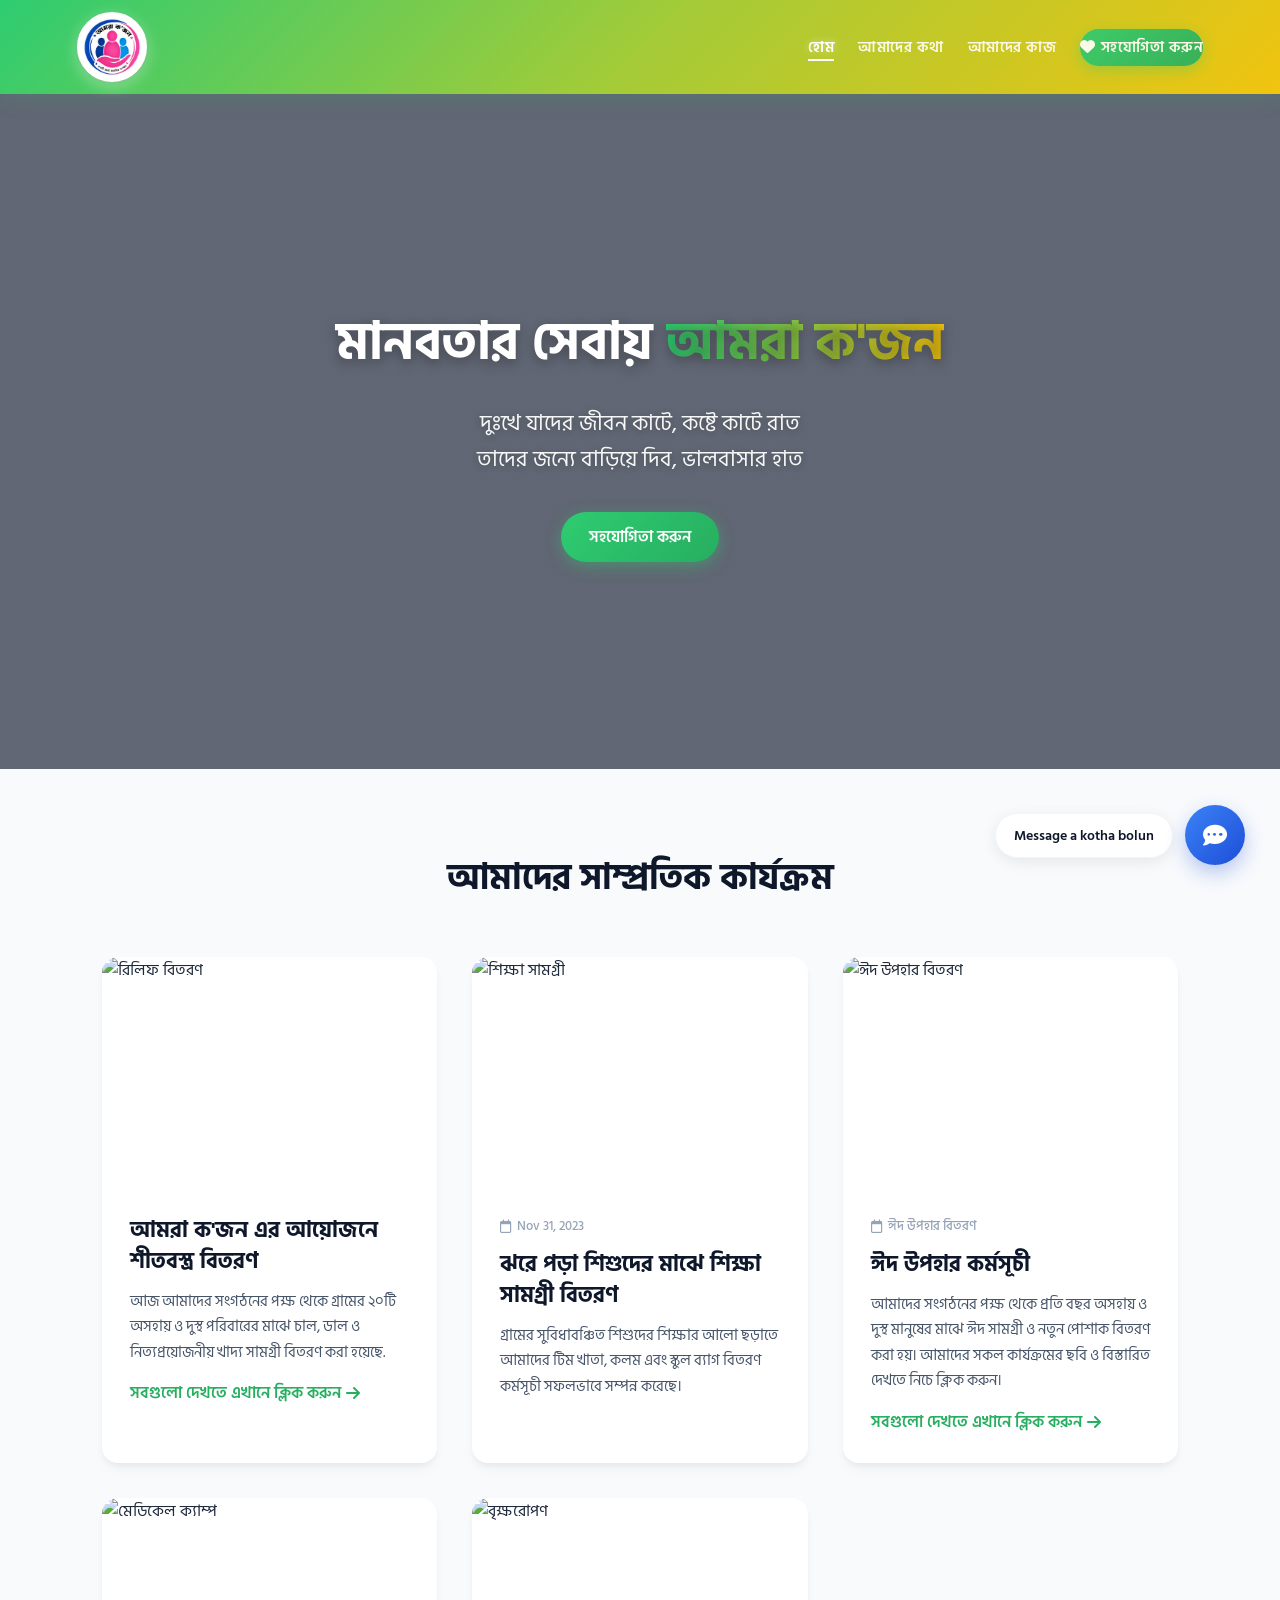
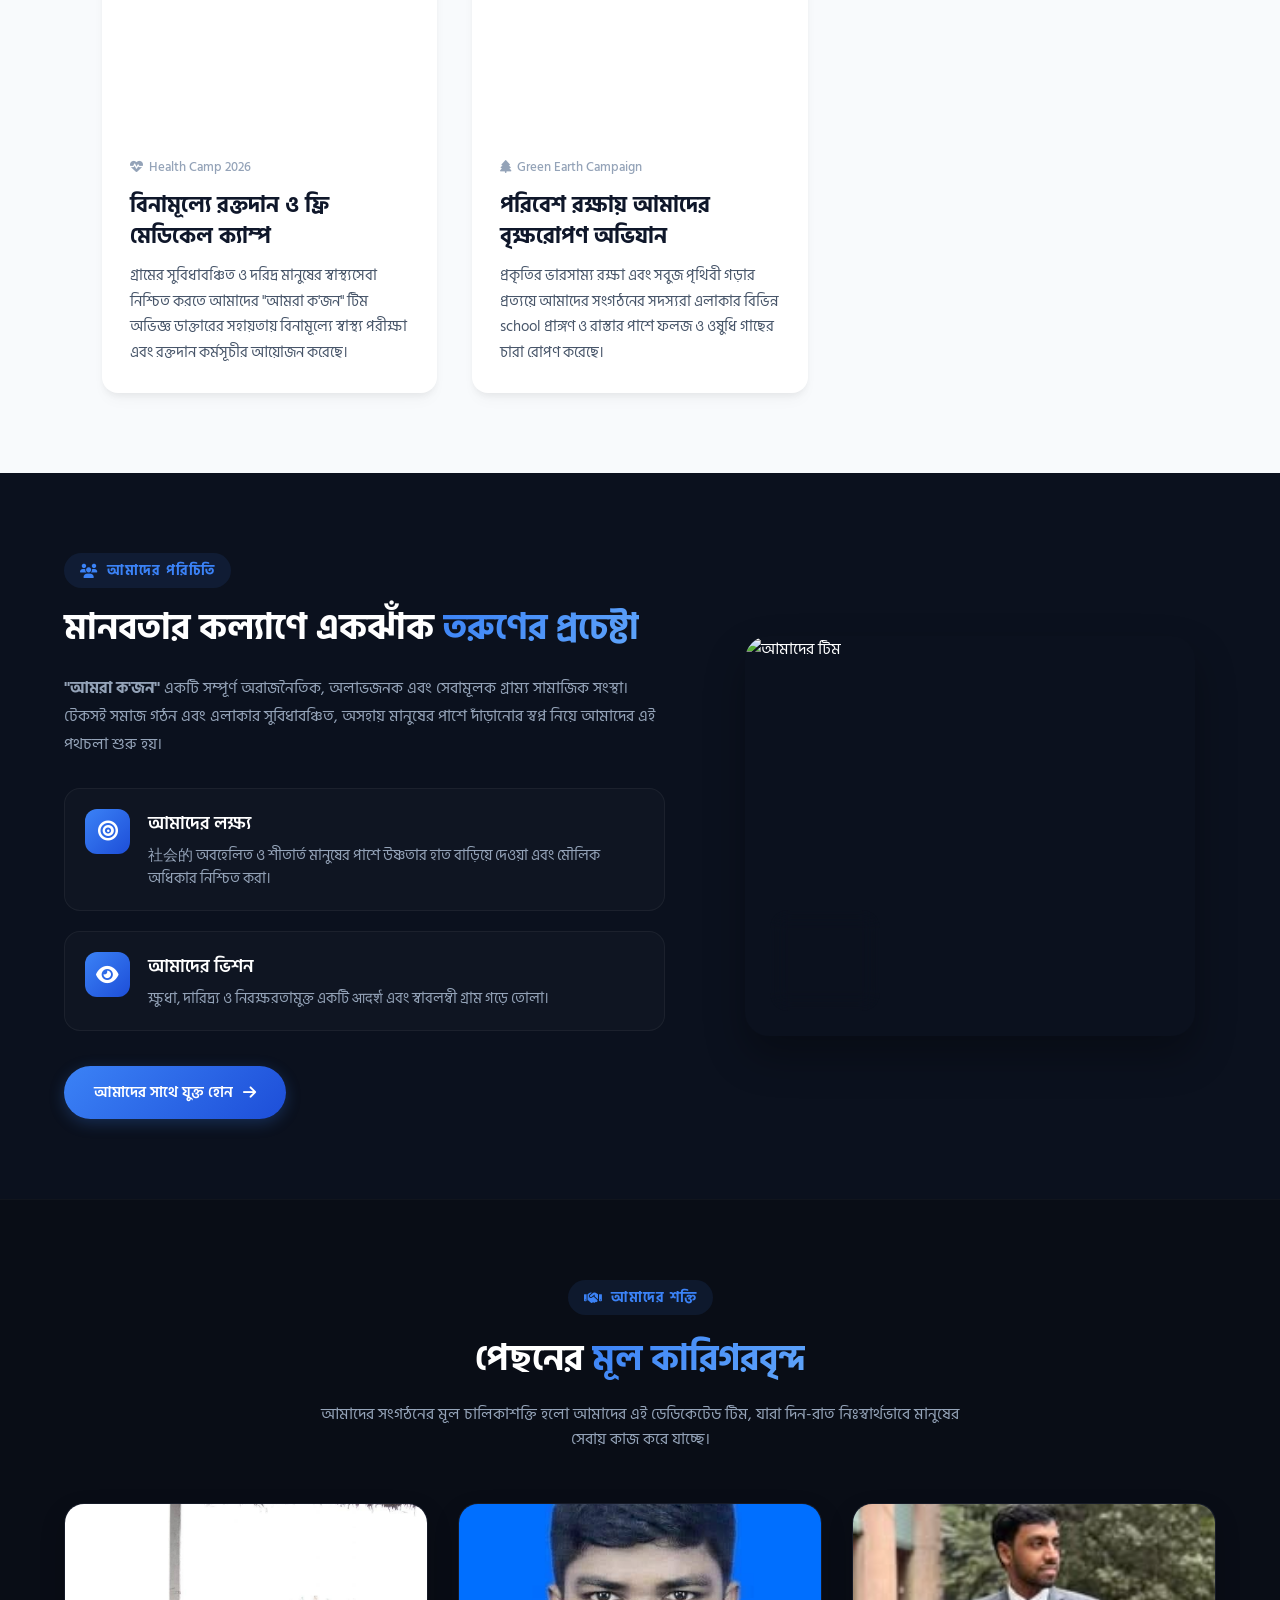
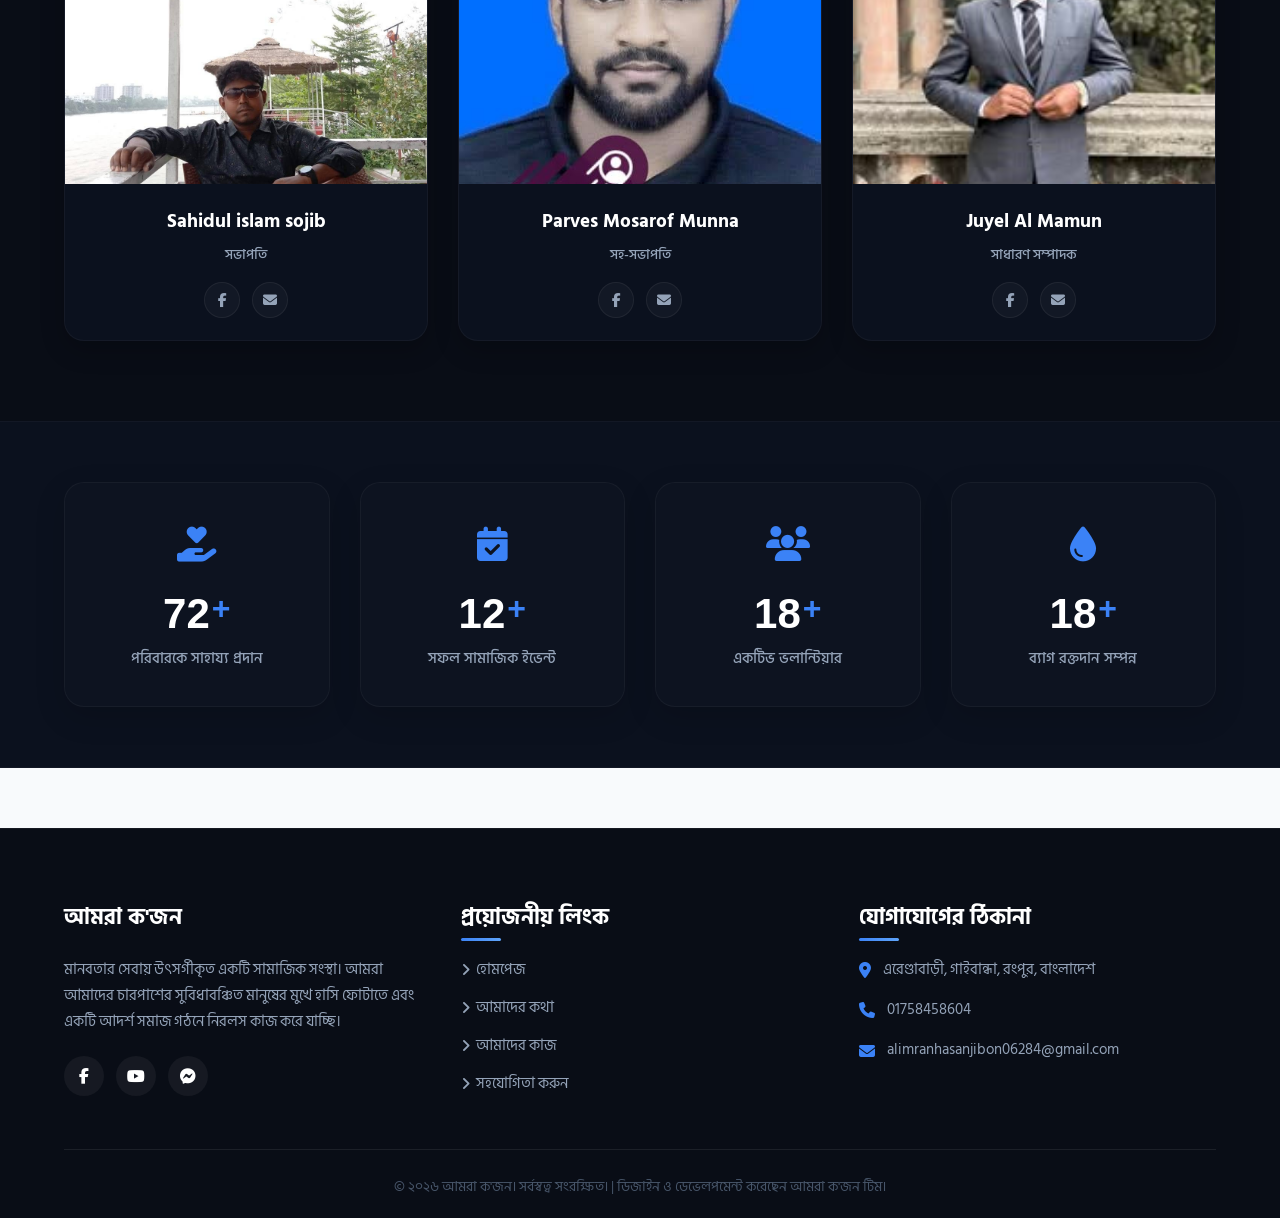
==== index.html @ dded43fb "Add files via upload" ====
<!DOCTYPE html>
<html lang="bn">
<head>
    <meta charset="UTF-8">
    <meta name="viewport" content="width=device-width, initial-scale=1.0">
    <title>আমরা ক'জন - একটি গ্রাম্য সামাজিক সংস্থা</title>
    <link href="https://fonts.googleapis.com/css2?family=Hind+Siliguri:wght@400;600;700&display=swap" rel="stylesheet">
    <link rel="stylesheet" href="https://cdnjs.cloudflare.com/ajax/libs/font-awesome/6.4.0/css/all.min.css">
    <link rel="stylesheet" href="index.css">
</head>
<body>

    <!-- হেডার / ন্যাভবার সেকশন -->
    <header class="navbar">
        <div class="logo-area">
            <img src="logo.png" alt="আমরা ক'জন লোগো" class="site-logo">
        </div>
        <nav>
            <ul class="nav-links">
                <li><a href="#home" class="active">হোম</a></li>
                <li><a href="#about">আমাদের কথা</a></li>
                <li><a href="#activities">আমাদের কাজ</a></li>
                <li>
                    <a href="javascript:void(0);" onclick="openDonationModal()" class="donate-btn-nav">
                        <i class="fa-solid fa-heart"></i> সহযোগিতা করুন
                    </a>
                </li>
            </ul>
        </nav>
    </header>

    <!-- হিরো সেকশন -->
    <section id="home" class="hero-section">
        <div class="hero-content">
            <h1>মানবতার সেবায় <span class="highlight">আমরা ক'জন</span></h1>
            <p>দুঃখে যাদের জীবন কাটে, কষ্টে কাটে রাত<br>তাদের জন্যে বাড়িয়ে দিব, ভালবাসার হাত</p>
            <a href="javascript:void(0);" onclick="openDonationModal()" class="donate-btn-nav">সহযোগিতা করুন</a>
        </div>
    </section>

    <!-- কার্যক্রম সেকশন -->
    <section id="activities" class="activities-section">
        <h2>আমাদের সাম্প্রতিক কার্যক্রম</h2>
        <p class="section-subtitle"></p>

        <div class="post-container">
            <!-- পোস্ট ১ -->
            <div class="post-card">
                <div class="post-img">
                    <img src="https://images.unsplash.com/photo-1488521787991-ed7bbaae773c?q=80&w=600" alt="রিলিফ বিতরণ">
                </div>
                <div class="post-info">
                    <h3>আমরা ক'জন এর আয়োজনে শীতবস্ত্র বিতরণ</h3>
                    <p>আজ আমাদের সংগঠনের পক্ষ থেকে গ্রামের ২০টি অসহায় ও দুস্থ পরিবারের মাঝে চাল, ডাল ও নিত্যপ্রয়োজনীয় খাদ্য সামগ্রী বিতরণ করা হয়েছে.</p>
                    <a href="winter-clothes.html" class="view-more-btn">সবগুলো দেখতে এখানে ক্লিক করুন <i class="fa-solid fa-arrow-right"></i></a>
                </div>
            </div>

            <!-- পোস্ট ২ -->
            <div class="post-card">
                <div class="post-img">
                    <img src="https://images.unsplash.com/photo-1509062522246-3755977927d7?q=80&w=600" alt="শিক্ষা সামগ্রী">
                </div>
                <div class="post-info">
                    <span class="post-date"><i class="fa-regular fa-calendar"></i> Nov 31, 2023</span>
                    <h3>ঝরে পড়া শিশুদের মাঝে শিক্ষা সামগ্রী বিতরণ</h3>
                    <p>গ্রামের সুবিধাবঞ্চিত শিশুদের শিক্ষার আলো ছড়াতে আমাদের টিম খাতা, কলম এবং স্কুল ব্যাগ বিতরণ কর্মসূচী সফলভাবে সম্পন্ন করেছে।</p>
                </div>
            </div>

            <!-- পোস্ট ৩ -->
            <div class="post-card eid-card">
                <div class="post-img">
                    <img src="https://images.unsplash.com/photo-1564507592333-c60657eea523?q=80&w=600" alt="ঈদ উপহার বিতরণ">
                </div>
                <div class="post-info">
                    <span class="post-date"><i class="fa-regular fa-calendar"></i> ঈদ উপহার বিতরণ </span>
                    <h3>ঈদ উপহার কর্মসূচী</h3>
                    <p>আমাদের সংগঠনের পক্ষ থেকে প্রতি বছর অসহায় ও দুস্থ মানুষের মাঝে ঈদ সামগ্রী ও নতুন পোশাক বিতরণ করা হয়। আমাদের সকল কার্যক্রমের ছবি ও বিস্তারিত দেখতে নিচে ক্লিক করুন।</p>
                    <a href="eid-upohar.html" class="view-more-btn">সবগুলো দেখতে এখানে ক্লিক করুন <i class="fa-solid fa-arrow-right"></i></a>
                </div>
            </div>

            <!-- পোস্ট ৪ -->
            <div class="post-card medical-card">
                <div class="post-img">
                    <img src="https://images.unsplash.com/photo-1584515979956-d9f6e5d09982?q=80&w=600" alt="মেডিকেল ক্যাম্প">
                </div>
                <div class="post-info">
                    <span class="post-date"><i class="fa-solid fa-heart-pulse"></i> Health Camp 2026</span>
                    <h3>বিনামূল্যে রক্তদান ও ফ্রি মেডিকেল ক্যাম্প</h3>
                    <p>গ্রামের সুবিধাবঞ্চিত ও দরিদ্র মানুষের স্বাস্থ্যসেবা নিশ্চিত করতে আমাদের "আমরা ক'জন" টিম অভিজ্ঞ ডাক্তারের সহায়তায় বিনামূল্যে স্বাস্থ্য পরীক্ষা এবং রক্তদান কর্মসূচীর আয়োজন করেছে।</p>
                </div>
            </div>

            <!-- পোস্ট ৫ -->
            <div class="post-card green-card">
                <div class="post-img">
                    <img src="https://images.unsplash.com/photo-1542601906990-b4d3fb778b09?q=80&w=600" alt="বৃক্ষরোপণ">
                </div>
                <div class="post-info">
                    <span class="post-date"><i class="fa-solid fa-tree"></i> Green Earth Campaign</span>
                    <h3>পরিবেশ রক্ষায় আমাদের বৃক্ষরোপণ অভিযান</h3>
                    <p>প্রকৃতির ভারসাম্য রক্ষা এবং সবুজ পৃথিবী গড়ার প্রত্যয়ে আমাদের সংগঠনের সদস্যরা এলাকার বিভিন্ন school প্রাঙ্গণ ও রাস্তার পাশে ফলজ ও ওষুধি গাছের চারা রোপণ করেছে।</p>
                </div>
            </div>
        </div>
    </section>

    <!-- ফ্লোটিং চ্যাট বাটন -->
    <div class="floating-chat">
        <span class="chat-text">Message a kotha bolun</span>
        <a href="#contact" class="chat-icon-btn">
            <i class="fa-solid fa-comment-dots"></i>
        </a>
    </div>

    <!-- আমাদের কথা (About Us) সেকশন -->
    <section id="about" class="about-section">
        <div class="about-container">
            <div class="about-content">
                <span class="sub-title"><i class="fa-solid fa-users"></i> আমাদের পরিচিতি</span>
                <h2>মানবতার কল্যাণে একঝাঁক <span class="highlight">তরুণের প্রচেষ্টা</span></h2>
                <p><strong>"আমরা ক'জন"</strong> একটি সম্পূর্ণ অরাজনৈতিক, অলাভজনক এবং সেবামূলক গ্রাম্য সামাজিক সংস্থা। টেকসই সমাজ গঠন এবং এলাকার সুবিধাবঞ্চিত, অসহায় মানুষের পাশে দাঁড়ানোর স্বপ্ন নিয়ে আমাদের এই পথচলা শুরু হয়।</p>
                
                <div class="about-features">
                    <div class="feature-item">
                        <div class="feature-icon"><i class="fa-solid fa-bullseye"></i></div>
                        <div class="feature-text">
                            <h4>আমাদের লক্ষ্য</h4>
                            <p>社会的 অবহেলিত ও শীতার্ত মানুষের পাশে উষ্ণতার হাত বাড়িয়ে দেওয়া এবং মৌলিক অধিকার নিশ্চিত করা।</p>
                        </div>
                    </div>
                    <div class="feature-item">
                        <div class="feature-icon"><i class="fa-solid fa-eye"></i></div>
                        <div class="feature-text">
                            <h4>আমাদের ভিশন</h4>
                            <p>ক্ষুধা, দারিদ্র্য ও নিরক্ষরতামুক্ত একটি आदर्श এবং স্বাবলম্বী গ্রাম গড়ে তোলা।</p>
                        </div>
                    </div>
                </div>
                <a href="#contact" class="about-btn">আমাদের সাথে যুক্ত হোন <i class="fa-solid fa-arrow-right"></i></a>
            </div>

            <div class="about-image-area">
                <div class="image-wrapper">
                    <img src="https://images.unsplash.com/photo-1511632765486-a01980e01a18?q=80&w=600" alt="আমাদের টিম">
                    <div class="experience-badge">
                        <h3>8+</h3>
                        <p>বছরের সেবা</p>
                    </div>
                </div>
            </div>
        </div>
    </section>

    <!-- আমাদের টিম (Our Team) সেকশন -->
    <section id="team" class="team-section">
        <div class="team-container">
            <div class="team-header">
                <span class="team-sub-title"><i class="fa-solid fa-handshake"></i> আমাদের শক্তি</span>
                <h2>পেছনের <span class="team-highlight">মূল কারিগরবৃন্দ</span></h2>
                <p>আমাদের সংগঠনের মূল চালিকাশক্তি হলো আমাদের এই ডেডিকেটেড টিম, যারা দিন-রাত নিঃস্বার্থভাবে মানুষের সেবায় কাজ করে যাচ্ছে।</p>
            </div>

            <div class="team-grid">
                <!-- মেম্বার ১ -->
                <div class="member-card">
                    <div class="member-img-box">
                        <img src="raja vai.jpg" alt="Sahidul islam sojib">
                    </div>
                    <div class="member-info">
                        <h3>Sahidul islam sojib</h3>
                        <p class="designation">সভাপতি</p>
                        <div class="member-social">
                            <a href="https://www.facebook.com/mdsahidul.islam.756" target="_blank"><i class="fa-brands fa-facebook-f"></i></a>
                            <a href="#" target="_blank"><i class="fa-solid fa-envelope"></i></a>
                        </div>
                    </div>
                </div>

                <!-- মেম্বার ২ -->
                <div class="member-card">
                    <div class="member-img-box">
                        <img src="munna.jpg" alt="সদস্য ২">
                    </div>
                    <div class="member-info">
                        <h3>Parves Mosarof Munna</h3>
                        <p class="designation">সহ-সভাপতি</p>
                        <div class="member-social">
                            <a href="https://www.facebook.com/mm.parves.mosarof.munna.munna" target="_blank"><i class="fa-brands fa-facebook-f"></i></a>
                            <a href="#" target="_blank"><i class="fa-solid fa-envelope"></i></a>
                        </div>
                    </div>
                </div>

                <!-- মেম্বার ৩ -->
                <div class="member-card">
                    <div class="member-img-box">
                        <img src="juyel.jpg" alt="সদস্য ৩">
                    </div>
                    <div class="member-info">
                        <h3>Juyel Al Mamun</h3>
                        <p class="designation">সাধারণ সম্পাদক</p>
                        <div class="member-social">
                            <a href="https://www.facebook.com/juyel.al.mamun.2024" target="_blank"><i class="fa-brands fa-facebook-f"></i></a>
                            <a href="#" target="_blank"><i class="fa-solid fa-envelope"></i></a>
                        </div>
                    </div>
                </div>
            </div>
        </div>
    </section>

    <!-- অ্যাচিভমেন্ট কাউন্টার সেকশন -->
    <section class="counter-section">
        <div class="counter-container">
            <div class="counter-box">
                <div class="counter-icon"><i class="fa-solid fa-hand-holding-heart"></i></div>
                <h2 class="counter-number" data-target="500">0</h2>
                <p class="counter-text">পরিবারকে সাহায্য প্রদান</p>
            </div>
            <div class="counter-box">
                <div class="counter-icon"><i class="fa-solid fa-calendar-check"></i></div>
                <h2 class="counter-number" data-target="12">0</h2>
                <p class="counter-text">সফল সামাজিক ইভেন্ট</p>
            </div>
            <div class="counter-box">
                <div class="counter-icon"><i class="fa-solid fa-users"></i></div>
                <h2 class="counter-number" data-target="50">0</h2>
                <p class="counter-text">একটিভ ভলান্টিয়ার</p>
            </div>
            <div class="counter-box">
                <div class="counter-icon"><i class="fa-solid fa-droplet"></i></div>
                <h2 class="counter-number" data-target="85">0</h2>
                <p class="counter-text">ব্যাগ রক্তদান সম্পন্ন</p>
            </div>
        </div>
    </section>

    <!-- ফুটার সেকশন -->
    <footer class="main-footer">
        <div class="footer-top">
            <div class="footer-box about-box">
                <h3>আমরা ক'জন</h3>
                <p>মানবতার সেবায় উৎসর্গীকৃত একটি সামাজিক সংস্থা। আমরা আমাদের চারপাশের সুবিধাবঞ্চিত মানুষের মুখে হাসি ফোটাতে এবং একটি আদর্শ সমাজ গঠনে নিরলস কাজ করে যাচ্ছি।</p>
                <div class="social-icons">
                    <a href="https://www.facebook.com/profile.php?id=100060384716586&sk=about" target="_blank" class="social-btn fb"><i class="fa-brands fa-facebook-f"></i></a>
                    <a href="https://www.facebook.com/profile.php?id=100060384716586&sk=about" target="_blank" class="social-btn yt"><i class="fa-brands fa-youtube"></i></a>
                    <a href="https://www.facebook.com/profile.php?id=100060384716586&sk=about" target="_blank" class="social-btn msg"><i class="fa-brands fa-facebook-messenger"></i></a>
                </div>
            </div>

            <div class="footer-box links-box">
                <h4>প্রয়োজনীয় লিংক</h4>
                <ul>
                    <li><a href="#home"><i class="fa-solid fa-angle-right"></i> হোমপেজ</a></li>
                    <li><a href="#about"><i class="fa-solid fa-angle-right"></i> আমাদের কথা</a></li>
                    <li><a href="#activities"><i class="fa-solid fa-angle-right"></i> আমাদের কাজ</a></li>
                    <li><a href="javascript:void(0);" onclick="openDonationModal()"><i class="fa-solid fa-angle-right"></i> সহযোগিতা করুন</a></li>
                </ul>
            </div>

            <div class="footer-box contact-box" id="contact">
                <h4>যোগাযোগের ঠিকানা</h4>
                <p><i class="fa-solid fa-location-dot"></i> এরেণ্ডাবাড়ী, গাইবান্ধা, রংপুর, বাংলাদেশ</p>
                <p><i class="fa-solid fa-phone"></i> 01758458604</p>
                <p><i class="fa-solid fa-envelope"></i> alimranhasanjibon06284@gmail.com</p>
            </div>
        </div>

        <div class="footer-bottom">
            <p>© ২০২৬ আমরা ক'জন। সর্বস্বত্ব সংরক্ষিত। | ডিজাইন ও ডেভেলপমেন্ট করেছেন আমরা ক'জন টিম।</p>
        </div>
    </footer>

    <!-- ডোনেশন পপ-আপ মোডাল (Donation Modal) -->
    <div id="donationModal" class="modal-overlay">
        <div class="modal-box">
            <button class="close-modal-btn" onclick="closeDonationModal()">&times;</button>
            
            <div class="modal-header">
                <i class="fa-solid fa-heart-circle-check"></i>
                <h3>মানবতার কল্যাণে এগিয়ে আসুন</h3>
                <p>আপনার পাঠানো সামান্য অনুদান অসহায় মানুষের মুখে হাসি ফোটাতে পারে। নিচের যেকোনো নম্বরে আপনার সাহায্য পাঠাতে পারেন।</p>
            </div>

            <div class="payment-methods">
                <!-- বিকাশ অ্যাকাউন্ট কার্ড -->
                <div class="payment-card bkash">
                    <div class="payment-logo">
                        <span>বিকাশ (Personal)</span>
                    </div>
                    <div class="number-area">
                        <span class="phone-number" id="bkashNumber">01758458604</span> 
                        <div class="action-btns">
                            <a href="tel:*247*" class="direct-pay-btn"><i class="fa-solid fa-mobile-screen"></i> সরাসরি পাঠান</a>
                            <button class="copy-btn" onclick="copyNumber('bkashNumber', this)"><i class="fa-regular fa-copy"></i> কপি</button>
                        </div>
                    </div>
                </div>

                <!-- নগদ অ্যাকাউন্ট কার্ড -->
                <div class="payment-card nagad">
                    <div class="payment-logo">
                        <span>নগদ (Personal)</span>
                    </div>
                    <div class="number-area">
                        <span class="phone-number" id="nagadNumber">01758458604</span>
                        <div class="action-btns">
                            <a href="tel:*167*" class="direct-pay-btn"><i class="fa-solid fa-mobile-screen"></i> সরাসরি পাঠান</a>
                            <button class="copy-btn" onclick="copyNumber('nagadNumber', this)"><i class="fa-regular fa-copy"></i> কপি</button>
                        </div>
                    </div>
                </div>
            </div>

            <div class="modal-footer-text">
                <p><i class="fa-solid fa-circle-info"></i> টাকা পাঠানোর পর দয়া করে আমাদের সাথে যোগাযোগ করুন।</p>
            </div>
        </div>
    </div>

    <!-- সব জাভাস্ক্রিপ্ট কোড একসাথে -->
    <script>
    // কাউন্টার অ্যানিমেশন
    document.addEventListener("DOMContentLoaded", () => {
        const counters = document.querySelectorAll('.counter-number');
        const speed = 150;

        const startCounter = (counter) => {
            const updateCount = () => {
                const target = +counter.getAttribute('data-target');
                const count = +counter.innerText;
                const inc = Math.ceil(target / speed);

                if (count < target) {
                    counter.innerText = count + inc;
                    setTimeout(updateCount, 20);
                } else {
                    counter.innerText = target;
                }
            };
            updateCount();
        };

        const observer = new IntersectionObserver((entries, observer) => {
            entries.forEach(entry => {
                if(entry.isIntersecting) {
                    startCounter(entry.target);
                    observer.unobserve(entry.target);
                }
            });
        }, { threshold: 0.5 });

        counters.forEach(counter => observer.observe(counter));
    });

    // মোডাল কন্ট্রোল ফাংশন
    function openDonationModal() {
        document.getElementById('donationModal').classList.add('active');
    }

    function closeDonationModal() {
        document.getElementById('donationModal').classList.remove('active');
    }

    window.onclick = function(event) {
        const modal = document.getElementById('donationModal');
        if (event.target == modal) {
            modal.classList.remove('active');
        }
    }

    // নম্বর কপি ফাংশন
    function copyNumber(elementId, button) {
        const numberText = document.getElementById(elementId).innerText;
        navigator.clipboard.writeText(numberText).then(() => {
            const originalText = button.innerHTML;
            button.innerHTML = '<i class="fa-solid fa-check"></i> কপিড!';
            button.style.backgroundColor = '#10b981';
            button.style.borderColor = '#10b981';
            
            setTimeout(() => {
                button.innerHTML = originalText;
                button.style.backgroundColor = '';
                button.style.borderColor = '';
            }, 2000);
        }).catch(err => {
            console.error('কপি করা যায়নি: ', err);
        });
    }
    </script>
</body>
</html>
---- index.css ----
/* ==========================================================================
   ১. বেসিক রিসেট, গ্লোবাল সেটআপ ও কাস্টম স্ক্রোলবার
   ========================================================================== */
* {
    margin: 0;
    padding: 0;
    box-sizing: border-box;
    font-family: 'Hind Siliguri', sans-serif;
}

html {
    scroll-behavior: smooth; /* স্মুথ স্ক্রোলিং ইফেক্ট */
}

body {
    background-color: #f8fafc; /* হালকা ও ফ্রেশ ব্যাকগ্রাউন্ড */
    color: #1e293b;
    overflow-x: hidden;
}

/* কাস্টম আধুনিক স্ক্রোলবার */
::-webkit-scrollbar {
    width: 10px;
}
::-webkit-scrollbar-track {
    background: #090d16;
}
::-webkit-scrollbar-thumb {
    background: linear-gradient(135deg, #3b82f6 0%, #1d4ed8 100%);
    border-radius: 5px;
}
::-webkit-scrollbar-thumb:hover {
    background: linear-gradient(135deg, #1d4ed8 0%, #3b82f6 100%);
}

/* ==========================================================================
   ২. প্রফেশনাল নেভিগেশন বার (Navbar)
   ========================================================================== */
.navbar {
    display: flex;
    justify-content: space-between;
    align-items: center;
    padding: 12px 6%;
    background: linear-gradient(135deg, #2ecc71 0%, #a3cb38 50%, #f1c40f 100%);
    box-shadow: 0 4px 20px rgba(46, 204, 113, 0.15);
    position: sticky;
    top: 0;
    z-index: 1000;
    backdrop-filter: blur(10px);
}

/* লোগোর চারপাশের এরিয়া বা কন্টেইনার */
.logo-area {
    display: flex;
    align-items: center;
    justify-content: center;
    background-color: #ffffff;
    padding: 4px;
    border-radius: 50%;
    box-shadow: 0 4px 15px rgba(255, 255, 255, 0.4), 0 2px 5px rgba(0, 0, 0, 0.1);
    border: 2px solid #ffffff;
    transition: all 0.3s cubic-bezier(0.4, 0, 0.2, 1);
    height: 70px;
    width: 70px;
}

/* মূল লোগো ইমেজ নিয়ন্ত্রণ */
.site-logo {
    height: 100%;
    width: 100%;
    object-fit: contain;
    border-radius: 50%;
    display: block;
    transition: transform 0.3s ease;
}

/* লোগো হোভার অ্যানিমেশন */
.logo-area:hover {
    transform: scale(1.08) rotate(3deg);
    box-shadow: 0 6px 25px rgba(255, 255, 255, 0.6), 0 4px 10px rgba(0, 0, 0, 0.15);
}

/* মেনু লিংকসমূহ */
.nav-links {
    list-style: none;
    display: flex;
    align-items: center;
}

.nav-links li {
    margin-left: 24px;
}

.nav-links a {
    text-decoration: none;
    color: #ffffff;
    font-weight: 600;
    font-size: 15px;
    font-family: 'Poppins', sans-serif, 'Hind Siliguri';
    letter-spacing: 0.5px;
    padding: 6px 0;
    position: relative;
    transition: all 0.3s ease;
    opacity: 0.9;
}

/* আধুনিক হোভার এফেক্ট */
.nav-links a::after {
    content: '';
    position: absolute;
    bottom: 0;
    left: 0;
    width: 0;
    height: 2px;
    background-color: #ffffff;
    transition: width 0.3s ease;
}

.nav-links a:hover::after, 
.nav-links a.active::after {
    width: 100%;
}

.nav-links a:hover, 
.nav-links a.active {
    opacity: 1;
    text-shadow: 0 0 10px rgba(255, 255, 255, 0.5);
}

/* ==========================================================================
   ৩. হিরো ব্যানার সেকশন (Hero Banner)
   ========================================================================== */
.hero-section {
    background: linear-gradient(rgba(15, 23, 42, 0.65), rgba(15, 23, 42, 0.65)), 
                url('https://images.unsplash.com/photo-1488521787991-ed7bbaae773c?q=80&w=1200') no-repeat center center/cover;
    height: 75vh;
    display: flex;
    justify-content: center;
    align-items: center;
    text-align: center;
    color: #fff;
    padding: 0 20px;
}

.hero-content h1 {
    font-size: 52px;
    margin-bottom: 20px;
    font-weight: 700;
    text-shadow: 0 4px 12px rgba(0, 0, 0, 0.3);
}

.hero-content .highlight {
    color: #ffffff;
    background: linear-gradient(to right, #2ecc71, #f1c40f);
    -webkit-background-clip: text;
    -webkit-text-fill-color: transparent;
    font-weight: 700;
    display: inline-block;
}

.hero-content p {
    font-size: 22px;
    margin-bottom: 35px;
    font-weight: 400;
    opacity: 0.95;
    text-shadow: 0 2px 8px rgba(0, 0, 0, 0.3);
}

/* প্রধান বোতাম */
.donate-btn-nav {
    text-decoration: none;
    background: linear-gradient(135deg, #2ecc71 0%, #27ae60 100%);
    color: #fff !important;
    padding: 12px 28px;
    font-size: 16px;
    font-weight: 600;
    border-radius: 50px;
    box-shadow: 0 4px 15px rgba(46, 204, 113, 0.4);
    transition: all 0.3s cubic-bezier(0.4, 0, 0.2, 1);
    display: inline-block;
}

.donate-btn-nav:hover {
    transform: translateY(-3px);
    box-shadow: 0 8px 25px rgba(46, 204, 113, 0.6);
    background: linear-gradient(135deg, #27ae60 0%, #2ecc71 100%);
}

/* ==========================================================================
   ৪. কার্যক্রম সেকশন (Activities / Post Cards)
   ========================================================================== */
.activities-section {
    padding: 80px 8%;
    text-align: center;
}

.activities-section h2 {
    font-size: 36px;
    margin-bottom: 12px;
    color: #0f172a;
    font-weight: 700;
}

.section-subtitle {
    color: #64748b;
    margin-bottom: 50px;
    font-size: 16px;
}

/* কার্ড গ্রিড লেআউট */
.post-container {
    display: grid;
    grid-template-columns: repeat(auto-fit, minmax(320px, 1fr));
    gap: 35px;
    justify-content: center;
}

/* পোস্ট কার্ড ডিজাইন */
.post-card {
    background-color: #ffffff;
    border-radius: 16px;
    overflow: hidden;
    box-shadow: 0 4px 6px -1px rgba(0, 0, 0, 0.05), 0 10px 15px -3px rgba(0, 0, 0, 0.03);
    text-align: left;
    transition: all 0.4s cubic-bezier(0.4, 0, 0.2, 1);
}

.post-card:hover {
    transform: translateY(-10px);
    box-shadow: 0 20px 25px -5px rgba(0, 0, 0, 0.1), 0 10px 10px -5px rgba(0, 0, 0, 0.04);
}

.post-img {
    overflow: hidden;
    height: 230px;
}

.post-img img {
    width: 100%;
    height: 100%;
    object-fit: cover;
    transition: transform 0.5s ease;
}

.post-card:hover .post-img img {
    transform: scale(1.08);
}

.post-info {
    padding: 28px;
}

.post-date {
    font-size: 13px;
    color: #94a3b8;
    display: flex;
    align-items: center;
    gap: 6px;
    margin-bottom: 12px;
    font-weight: 500;
}

.post-info h3 {
    font-size: 22px;
    color: #0f172a;
    margin-bottom: 12px;
    font-weight: 700;
    line-height: 1.4;
}

.post-info p {
    color: #475569;
    font-size: 15px;
    line-height: 1.7;
}

/* ভিউ মোর লিংক স্টাইল */
.view-more-btn {
    display: inline-flex;
    align-items: center;
    gap: 5px;
    margin-top: 15px;
    color: #27ae60;
    text-decoration: none;
    font-weight: 600;
    transition: gap 0.3s ease;
}

.view-more-btn:hover {
    gap: 10px;
}

/* ==========================================================================
   ৫. আধুনিক ফ্লোটিং মেসেজ বাটন (Floating Chat)
   ========================================================================== */
.floating-chat {
    position: fixed;
    bottom: 35px;
    right: 35px;
    display: flex;
    align-items: center;
    z-index: 2000;
}

.chat-text {
    background-color: #ffffff;
    color: #0f172a;
    padding: 10px 18px;
    border-radius: 30px;
    margin-right: 12px;
    font-size: 14px;
    font-weight: 600;
    box-shadow: 0 4px 15px rgba(0, 0, 0, 0.08);
    border: 1px solid #f1f5f9;
    animation: bounce 2s infinite;
}

.chat-icon-btn {
    width: 60px;
    height: 60px;
    background: linear-gradient(135deg, #3b82f6 0%, #1d4ed8 100%);
    color: #fff;
    border-radius: 50%;
    display: flex;
    justify-content: center;
    align-items: center;
    font-size: 24px;
    text-decoration: none;
    box-shadow: 0 8px 20px rgba(29, 78, 216, 0.3);
    transition: all 0.3s ease;
}

.chat-icon-btn:hover {
    background: linear-gradient(135deg, #1d4ed8 0%, #3b82f6 100%);
    transform: scale(1.1) rotate(5deg);
    box-shadow: 0 12px 25px rgba(29, 78, 216, 0.4);
}

@keyframes bounce {
    0%, 100% { transform: translateY(0); }
    50% { transform: translateY(-4px); }
}

/* ==========================================================================
   ৬. "আমাদের কথা" সেকশন স্টাইল (About Us Section)
   ========================================================================== */
.about-section {
    padding: 80px 5%;
    background-color: #0b111e; 
    color: #ffffff;
    overflow: hidden;
}

.about-container {
    max-width: 1200px;
    margin: 0 auto;
    display: grid;
    grid-template-columns: 1.1fr 0.9fr;
    gap: 60px;
    align-items: center;
}

.about-content .sub-title {
    color: #3b82f6;
    font-size: 14px;
    font-weight: 700;
    text-transform: uppercase;
    letter-spacing: 1px;
    display: inline-flex;
    align-items: center;
    gap: 8px;
    margin-bottom: 15px;
    background: rgba(59, 130, 246, 0.1);
    padding: 6px 16px;
    border-radius: 50px;
}

.about-content h2 {
    font-size: 36px;
    font-weight: 700;
    line-height: 1.4;
    margin-bottom: 20px;
}

.about-content .highlight {
    background: linear-gradient(135deg, #3b82f6 0%, #60a5fa 100%);
    -webkit-background-clip: text;
    -webkit-text-fill-color: transparent;
}

.about-content p {
    color: #94a3b8;
    font-size: 16px;
    line-height: 1.75;
    margin-bottom: 30px;
}

.about-features {
    display: flex;
    flex-direction: column;
    gap: 20px;
    margin-bottom: 35px;
}

.feature-item {
    display: flex;
    gap: 18px;
    background: rgba(255, 255, 255, 0.02);
    padding: 20px;
    border-radius: 16px;
    border: 1px solid rgba(255, 255, 255, 0.05);
    transition: all 0.3s ease;
}

.feature-item:hover {
    transform: translateX(8px);
    background: rgba(59, 130, 246, 0.04);
    border-color: rgba(59, 130, 246, 0.2);
}

.feature-icon {
    width: 45px;
    height: 45px;
    background: linear-gradient(135deg, #3b82f6 0%, #1d4ed8 100%);
    color: #ffffff;
    border-radius: 12px;
    display: flex;
    align-items: center;
    justify-content: center;
    font-size: 20px;
    flex-shrink: 0;
}

.feature-text h4 {
    font-size: 18px;
    font-weight: 600;
    margin-bottom: 6px;
    color: #ffffff;
}

.feature-text p {
    font-size: 14.5px;
    color: #94a3b8;
    margin-bottom: 0;
    line-height: 1.6;
}

.about-btn {
    display: inline-flex;
    align-items: center;
    gap: 10px;
    background: linear-gradient(135deg, #3b82f6 0%, #1d4ed8 100%);
    color: #ffffff !important;
    text-decoration: none;
    padding: 14px 30px;
    border-radius: 50px;
    font-weight: 600;
    font-size: 15px;
    box-shadow: 0 4px 15px rgba(59, 130, 246, 0.25);
    transition: all 0.3s ease;
}

.about-btn:hover {
    transform: translateY(-3px);
    box-shadow: 0 8px 25px rgba(37, 99, 235, 0.4);
}

.about-btn:hover i {
    transform: translateX(5px);
}

.about-image-area {
    position: relative;
    display: flex;
    justify-content: center;
}

.image-wrapper {
    position: relative;
    width: 100%;
    max-width: 450px;
    height: 400px;
    border-radius: 24px;
    overflow: hidden;
    box-shadow: 0 20px 40px rgba(0, 0, 0, 0.3);
}

.image-wrapper img {
    width: 100%;
    height: 100%;
    object-fit: cover;
}

.experience-badge {
    position: absolute;
    bottom: 25px;
    left: 25px;
    background: rgba(9, 13, 22, 0.85);
    backdrop-filter: blur(10px);
    border: 1px solid rgba(255, 255, 255, 0.1);
    padding: 15px 25px;
    border-radius: 18px;
    text-align: center;
    box-shadow: 0 10px 30px rgba(0, 0, 0, 0.2);
}

.experience-badge h3 {
    font-size: 28px;
    color: #3b82f6;
    font-weight: 700;
    margin-bottom: 2px;
}

.experience-badge p {
    font-size: 13px;
    color: #cbd5e1;
    margin-bottom: 0;
}

/* ==========================================================================
   ৭. "আমাদের টিম" সেকশন স্টাইল (Our Team Section)
   ========================================================================== */
.team-section {
    padding: 80px 5%;
    background-color: #090d16;
    color: #ffffff;
    border-top: 1px solid rgba(255, 255, 255, 0.03);
}

.team-container {
    max-width: 1200px;
    margin: 0 auto;
}

.team-header {
    text-align: center;
    max-width: 650px;
    margin: 0 auto 50px auto;
}

.team-sub-title {
    color: #3b82f6;
    font-size: 14px;
    font-weight: 700;
    text-transform: uppercase;
    letter-spacing: 1px;
    display: inline-flex;
    align-items: center;
    gap: 8px;
    margin-bottom: 15px;
    background: rgba(59, 130, 246, 0.1);
    padding: 6px 16px;
    border-radius: 50px;
}

.team-header h2 {
    font-size: 36px;
    font-weight: 700;
    margin-bottom: 15px;
}

.team-highlight {
    background: linear-gradient(135deg, #3b82f6 0%, #60a5fa 100%);
    -webkit-background-clip: text;
    -webkit-text-fill-color: transparent;
}

.team-header p {
    color: #94a3b8;
    font-size: 15.5px;
    line-height: 1.6;
}

.team-grid {
    display: grid;
    grid-template-columns: repeat(auto-fit, minmax(260px, 1fr));
    gap: 30px;
    justify-content: center;
}

.member-card {
    background: #0b111e;
    border-radius: 20px;
    overflow: hidden;
    border: 1px solid rgba(255, 255, 255, 0.04);
    text-align: center;
    box-shadow: 0 10px 25px rgba(0, 0, 0, 0.2);
    transition: all 0.4s cubic-bezier(0.4, 0, 0.2, 1);
}

.member-img-box {
    width: 100%;
    height: 280px;
    overflow: hidden;
    background-color: #1e293b;
    position: relative;
}

.member-img-box img {
    width: 100%;
    height: 100%;
    object-fit: cover;
    transition: transform 0.5s ease;
}

.member-card:hover {
    transform: translateY(-10px);
    border-color: rgba(59, 130, 246, 0.35);
    box-shadow: 0 15px 35px rgba(37, 99, 235, 0.25); /* সুন্দর গ্লোয়িং ব্লু ইফেক্ট */
}

.member-card:hover .member-img-box img {
    transform: scale(1.06);
}

.member-info {
    padding: 22px 15px;
}

.member-info h3 {
    font-size: 19px;
    font-weight: 700;
    color: #ffffff;
    margin-bottom: 6px;
    transition: color 0.3s ease;
}

.member-card:hover .member-info h3 {
    color: #3b82f6;
}

.member-info .designation {
    font-size: 14px;
    color: #94a3b8;
    font-weight: 500;
    margin-bottom: 16px;
}

.member-social {
    display: flex;
    justify-content: center;
    gap: 12px;
}

.member-social a {
    width: 36px;
    height: 36px;
    background: rgba(255, 255, 255, 0.03);
    border: 1px solid rgba(255, 255, 255, 0.06);
    color: #94a3b8;
    border-radius: 50px;
    display: flex;
    align-items: center;
    justify-content: center;
    font-size: 14px;
    text-decoration: none;
    transition: all 0.3s ease;
}

.member-social a:hover {
    background: #3b82f6;
    color: #ffffff;
    border-color: #3b82f6;
    transform: translateY(-3px);
}

/* ==========================================================================
   ৮. কাউন্টার সেকশন স্টাইল (Achievement Counter Style)
   ========================================================================== */
.counter-section {
    padding: 60px 5%;
    background-color: #0b111e;
    border-top: 1px solid rgba(255, 255, 255, 0.03);
    border-bottom: 1px solid rgba(255, 255, 255, 0.03);
}

.counter-container {
    max-width: 1200px;
    margin: 0 auto;
    display: grid;
    grid-template-columns: repeat(auto-fit, minmax(220px, 1fr));
    gap: 30px;
}

.counter-box {
    background: rgba(255, 255, 255, 0.01);
    border: 1px solid rgba(255, 255, 255, 0.04);
    padding: 35px 20px;
    border-radius: 20px;
    text-align: center;
    box-shadow: 0 10px 30px rgba(0, 0, 0, 0.15);
    transition: all 0.3s ease;
}

.counter-box:hover {
    transform: translateY(-5px);
    background: rgba(59, 130, 246, 0.02);
    border-color: rgba(59, 130, 246, 0.2);
}

.counter-icon {
    font-size: 35px;
    color: #3b82f6;
    margin-bottom: 15px;
}

.counter-number {
    font-size: 42px;
    font-weight: 800;
    color: #ffffff;
    margin-bottom: 8px;
    font-family: sans-serif;
}

.counter-box:nth-child(1) .counter-number::after,
.counter-box:nth-child(2) .counter-number::after,
.counter-box:nth-child(3) .counter-number::after,
.counter-box:nth-child(4) .counter-number::after {
    content: '+';
    color: #3b82f6;
    margin-left: 2px;
    font-size: 32px;
    vertical-align: top;
}

.counter-number + .counter-text, .counter-text {
    color: #94a3b8;
    font-size: 15px;
    font-weight: 500;
    margin: 0;
}

/* ==========================================================================
   ৯. ডোনেশন পপ-আপ মোডাল স্টাইল (Donation Popup Modal)
   ========================================================================== */
.modal-overlay {
    position: fixed;
    top: 0;
    left: 0;
    width: 100%;
    height: 100%;
    background-color: rgba(9, 13, 22, 0.85);
    backdrop-filter: blur(8px);
    display: flex;
    align-items: center;
    justify-content: center;
    z-index: 9999;
    opacity: 0;
    pointer-events: none;
    transition: all 0.4s ease;
}

.modal-overlay.active {
    opacity: 1;
    pointer-events: auto;
}

.modal-box {
    background-color: #0b111e;
    border: 1px solid rgba(255, 255, 255, 0.08);
    width: 90%;
    max-width: 480px;
    padding: 35px 25px;
    border-radius: 24px;
    position: relative;
    box-shadow: 0 25px 50px -12px rgba(0, 0, 0, 0.5);
    transform: scale(0.8);
    transition: all 0.4s cubic-bezier(0.175, 0.885, 0.32, 1.275);
}

.modal-overlay.active .modal-box {
    transform: scale(1);
}

.close-modal-btn {
    position: absolute;
    top: 15px;
    right: 20px;
    background: none;
    border: none;
    color: #94a3b8;
    font-size: 30px;
    cursor: pointer;
    transition: color 0.3s ease;
}

.close-modal-btn:hover {
    color: #ef4444;
}

.modal-header {
    text-align: center;
    margin-bottom: 25px;
}

.modal-header i {
    font-size: 45px;
    color: #ef4444;
    margin-bottom: 12px;
}

.modal-header h3 {
    font-size: 22px;
    color: #ffffff;
    margin-bottom: 8px;
    font-weight: 700;
}

.modal-header p {
    font-size: 14.5px;
    color: #94a3b8;
    line-height: 1.5;
}

.payment-methods {
    display: flex;
    flex-direction: column;
    gap: 16px;
}

.payment-card {
    padding: 16px 20px;
    border-radius: 16px;
    display: flex;
    justify-content: space-between;
    align-items: center;
    border: 1px solid rgba(255, 255, 255, 0.04);
}

.payment-card.bkash {
    background: linear-gradient(135deg, rgba(226, 19, 110, 0.15) 0%, rgba(226, 19, 110, 0.05) 100%);
    border-color: rgba(226, 19, 110, 0.3);
}

.payment-card.nagad {
    background: linear-gradient(135deg, rgba(247, 148, 29, 0.15) 0%, rgba(247, 148, 29, 0.05) 100%);
    border-color: rgba(247, 148, 29, 0.3);
}

.payment-logo span {
    font-size: 16px;
    font-weight: 700;
    color: #ffffff;
}

.number-area {
    display: flex;
    align-items: center;
    gap: 12px;
}

.phone-number {
    font-size: 16px;
    font-weight: 600;
    color: #ffffff;
    font-family: sans-serif;
    letter-spacing: 0.5px;
}

.copy-btn {
    background: rgba(255, 255, 255, 0.05);
    border: 1px solid rgba(255, 255, 255, 0.1);
    color: #cbd5e1;
    padding: 6px 14px;
    border-radius: 8px;
    font-size: 13px;
    font-weight: 600;
    cursor: pointer;
    display: inline-flex;
    align-items: center;
    gap: 5px;
    transition: all 0.3s ease;
}

.copy-btn:hover {
    background-color: #3b82f6;
    border-color: #3b82f6;
    color: #ffffff;
}

.modal-footer-text {
    text-align: center;
    margin-top: 20px;
    font-size: 13px;
    color: #64748b;
}

/* ==========================================================================
   ১০. হোমপেজ মডার্ন ফুটার স্টাইল (Main Footer Style)
   ========================================================================== */
.main-footer {
    background-color: #090d16;
    color: #94a3b8;
    padding: 70px 5% 20px 5%;
    border-top: 1px solid rgba(255, 255, 255, 0.05);
    margin-top: 60px;
}

.footer-top {
    max-width: 1200px;
    margin: 0 auto;
    display: grid;
    grid-template-columns: repeat(auto-fit, minmax(280px, 1fr));
    gap: 40px;
    padding-bottom: 40px;
    border-bottom: 1px solid rgba(255, 255, 255, 0.08);
}

.footer-box h3, .footer-box h4 {
    color: #ffffff;
    font-size: 22px;
    font-weight: 700;
    margin-bottom: 22px;
    position: relative;
}

.footer-box h4::after {
    content: '';
    position: absolute;
    left: 0;
    bottom: -6px;
    width: 40px;
    height: 3px;
    background: linear-gradient(135deg, #3b82f6, #60a5fa);
    border-radius: 2px;
}

.footer-box p {
    font-size: 15px;
    line-height: 1.75;
}

.social-icons {
    display: flex;
    gap: 12px;
    margin-top: 20px;
}

.social-btn {
    width: 40px;
    height: 40px;
    border-radius: 50px;
    background-color: rgba(255, 255, 255, 0.05);
    color: #ffffff;
    display: flex;
    align-items: center;
    justify-content: center;
    text-decoration: none;
    font-size: 16px;
    transition: all 0.3s ease;
}

.social-btn:hover {
    transform: translateY(-4px);
}

.social-btn.fb:hover { background-color: #1877f2; }
.social-btn.yt:hover { background-color: #ff0000; }
.social-btn.msg:hover { background-color: #0084ff; }

.links-box ul {
    list-style: none;
}

.links-box li {
    margin-bottom: 12px;
}

.links-box a {
    text-decoration: none;
    color: #94a3b8;
    font-size: 15px;
    display: inline-flex;
    align-items: center;
    gap: 6px;
    transition: all 0.3s ease;
}

.links-box a:hover {
    color: #3b82f6;
    transform: translateX(5px);
}

.contact-box p {
    margin-bottom: 14px;
    display: flex;
    align-items: center;
    gap: 12px;
}

.contact-box i {
    color: #3b82f6;
    font-size: 16px;
}

.footer-bottom {
    max-width: 1200px;
    margin: 0 auto;
    padding-top: 25px;
    text-align: center;
    font-size: 14px;
    color: #475569;
}

/* ==========================================================================
   ১১. মিডিয়া কোয়েরি ও রেসপন্সিভ ডিজাইন (Media Queries) - সম্পূর্ণ ফিক্সড
   ========================================================================== */

/* বড় স্ক্রিনের ট্যাবলেট ও ছোট ল্যাপটপ (Tablets & Small Laptops) */
@media (max-width: 992px) {
    .navbar {
        padding: 15px 4%;
    }
    .about-container {
        grid-template-columns: 1fr;
        gap: 40px;
    }
    .about-content h2 { 
        font-size: 30px; 
    }
    .image-wrapper { 
        height: 350px; 
        max-width: 100%;
    }
}

/* ছোট ট্যাবলেট ও বড় স্মার্টফোন (Portrait Tablets & Large Phones) */
@media (max-width: 768px) {
    /* নেভিগেশন ফিক্স */
    .navbar {
        flex-direction: column;
        gap: 15px;
        text-align: center;
        padding: 15px 20px;
    }
    .nav-links {
        padding-left: 0;
        flex-wrap: wrap;
        justify-content: center;
        gap: 10px;
    }
    .nav-links li {
        margin: 5px 10px;
    }
    
    /* হিরো ব্যানার ফিক্স */
    .hero-section {
        height: 60vh;
    }
    .hero-content h1 { 
        font-size: 36px; 
    }
    .hero-content p { 
        font-size: 18px; 
        margin-bottom: 25px;
    }
    
    /* সেকশন প্যাডিং */
    .activities-section {
        padding: 50px 4%;
    }
    
    /* গ্রিড লেআউট ফিক্স (১ কলামে আসবে) */
    .post-container {
        grid-template-columns: 1fr;
        gap: 25px;
    }
    .team-grid { 
        grid-template-columns: 1fr;
        gap: 25px;
    }
    .team-header h2 { 
        font-size: 28px; 
    }
    
    /* কাউন্টার সেকশন ট্যাবলেটে ২টি করে */
    .counter-container {
        grid-template-columns: repeat(2, 1fr);
        gap: 20px;
    }
    .counter-number { 
        font-size: 32px; 
    }
    
    /* ফুটার ফিক্স */
    .footer-top {
        grid-template-columns: 1fr;
        gap: 35px;
    }
    
    /* ফ্লোটিং চ্যাট ফিক্স */
    .floating-chat {
        bottom: 20px;
        right: 20px;
    }
    .chat-text {
        display: none; /* মোবাইলে অতিরিক্ত লেখা লুকিয়ে শুধু গোল আইকনটি দেখাবে */
    }
}

/* ছোট সাইজের মোবাইল স্ক্রিন (Small Smartphones) */
@media (max-width: 576px) {
    .hero-content h1 { 
        font-size: 28px; 
    }
    .hero-content p {
        font-size: 16px;
    }
    .about-content h2 { 
        font-size: 24px; 
    }
    .image-wrapper {
        height: 260px;
    }
    
    /* কাউন্টার মোবাইলে ১ কলাম */
    .counter-container {
        grid-template-columns: 1fr;
    }
    
    /* পপ-আপ মোডাল রেসপন্সিভ */
    .modal-box {
        width: 92%;
        padding: 25px 15px;
    }
    .modal-header h3 {
        font-size: 19px;
    }
    .phone-number {
        font-size: 14px;
    }
    .payment-card {
        padding: 12px 15px;
    }
}
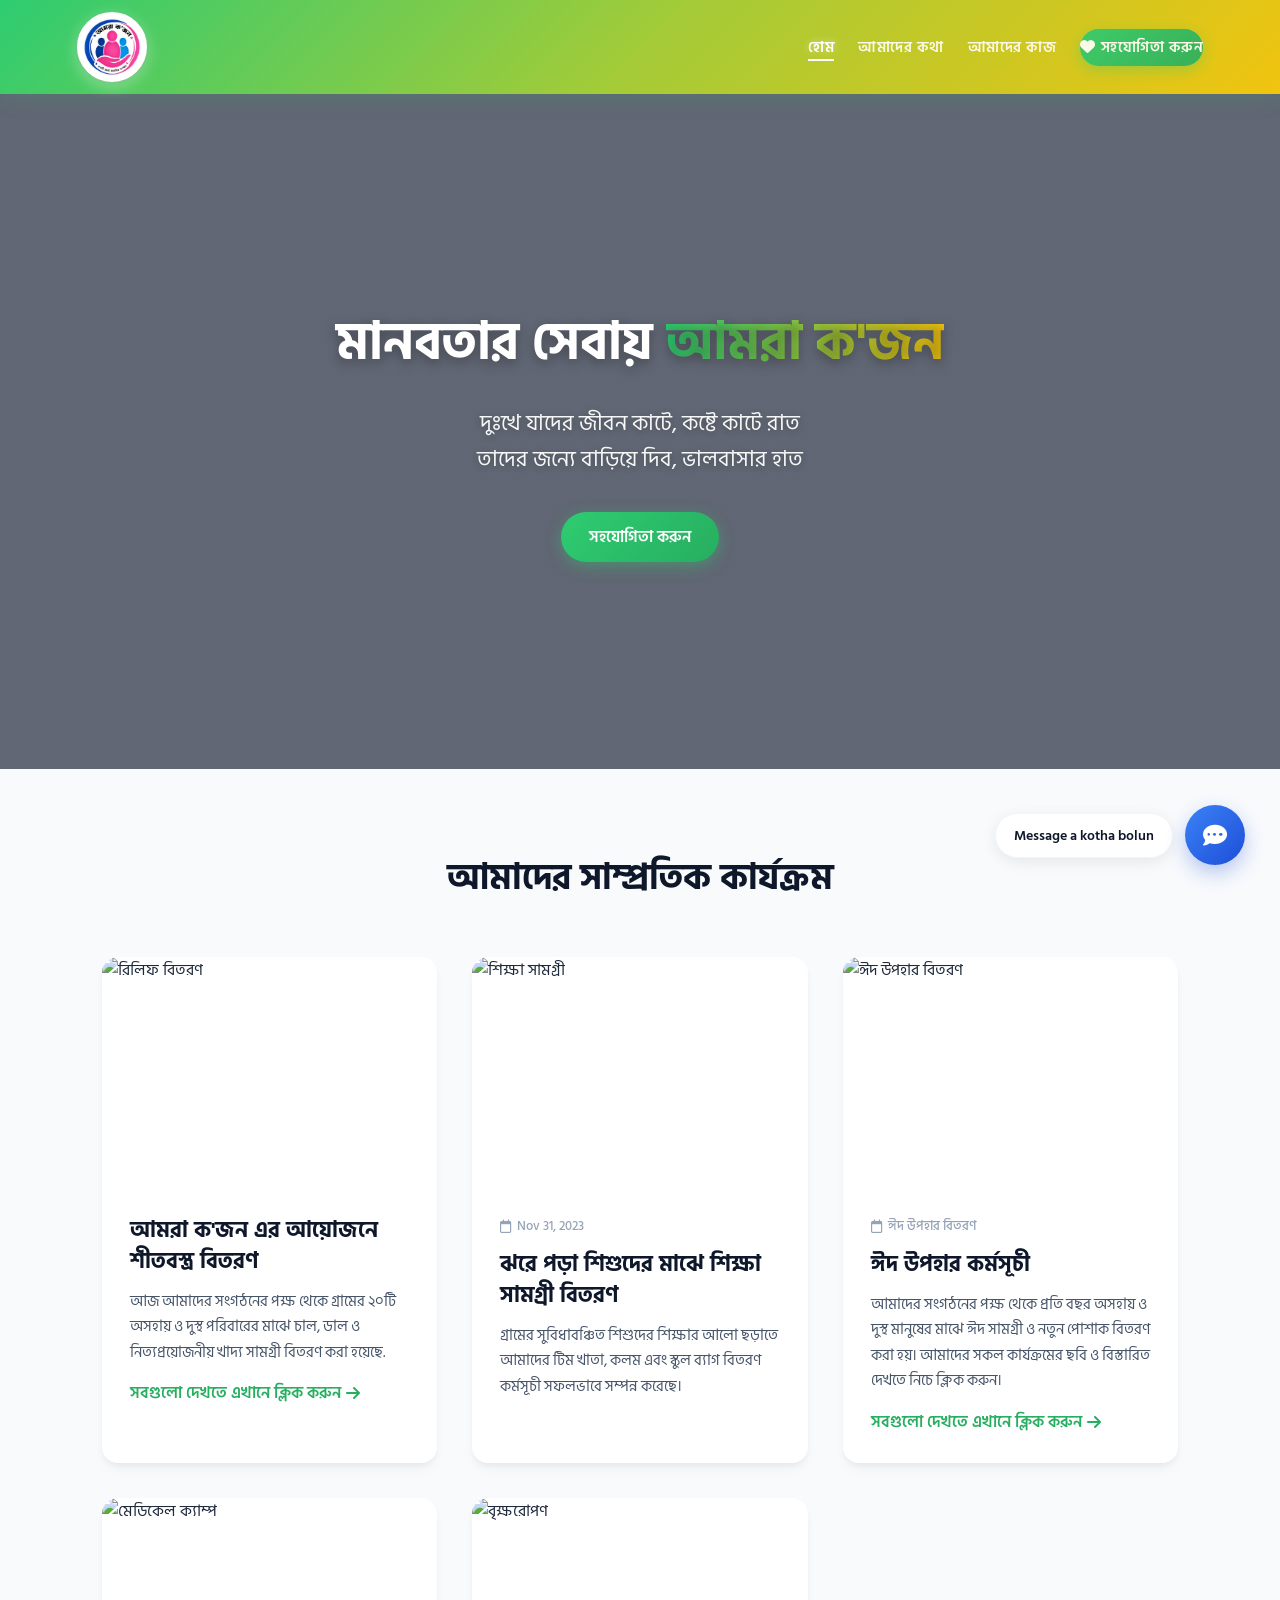
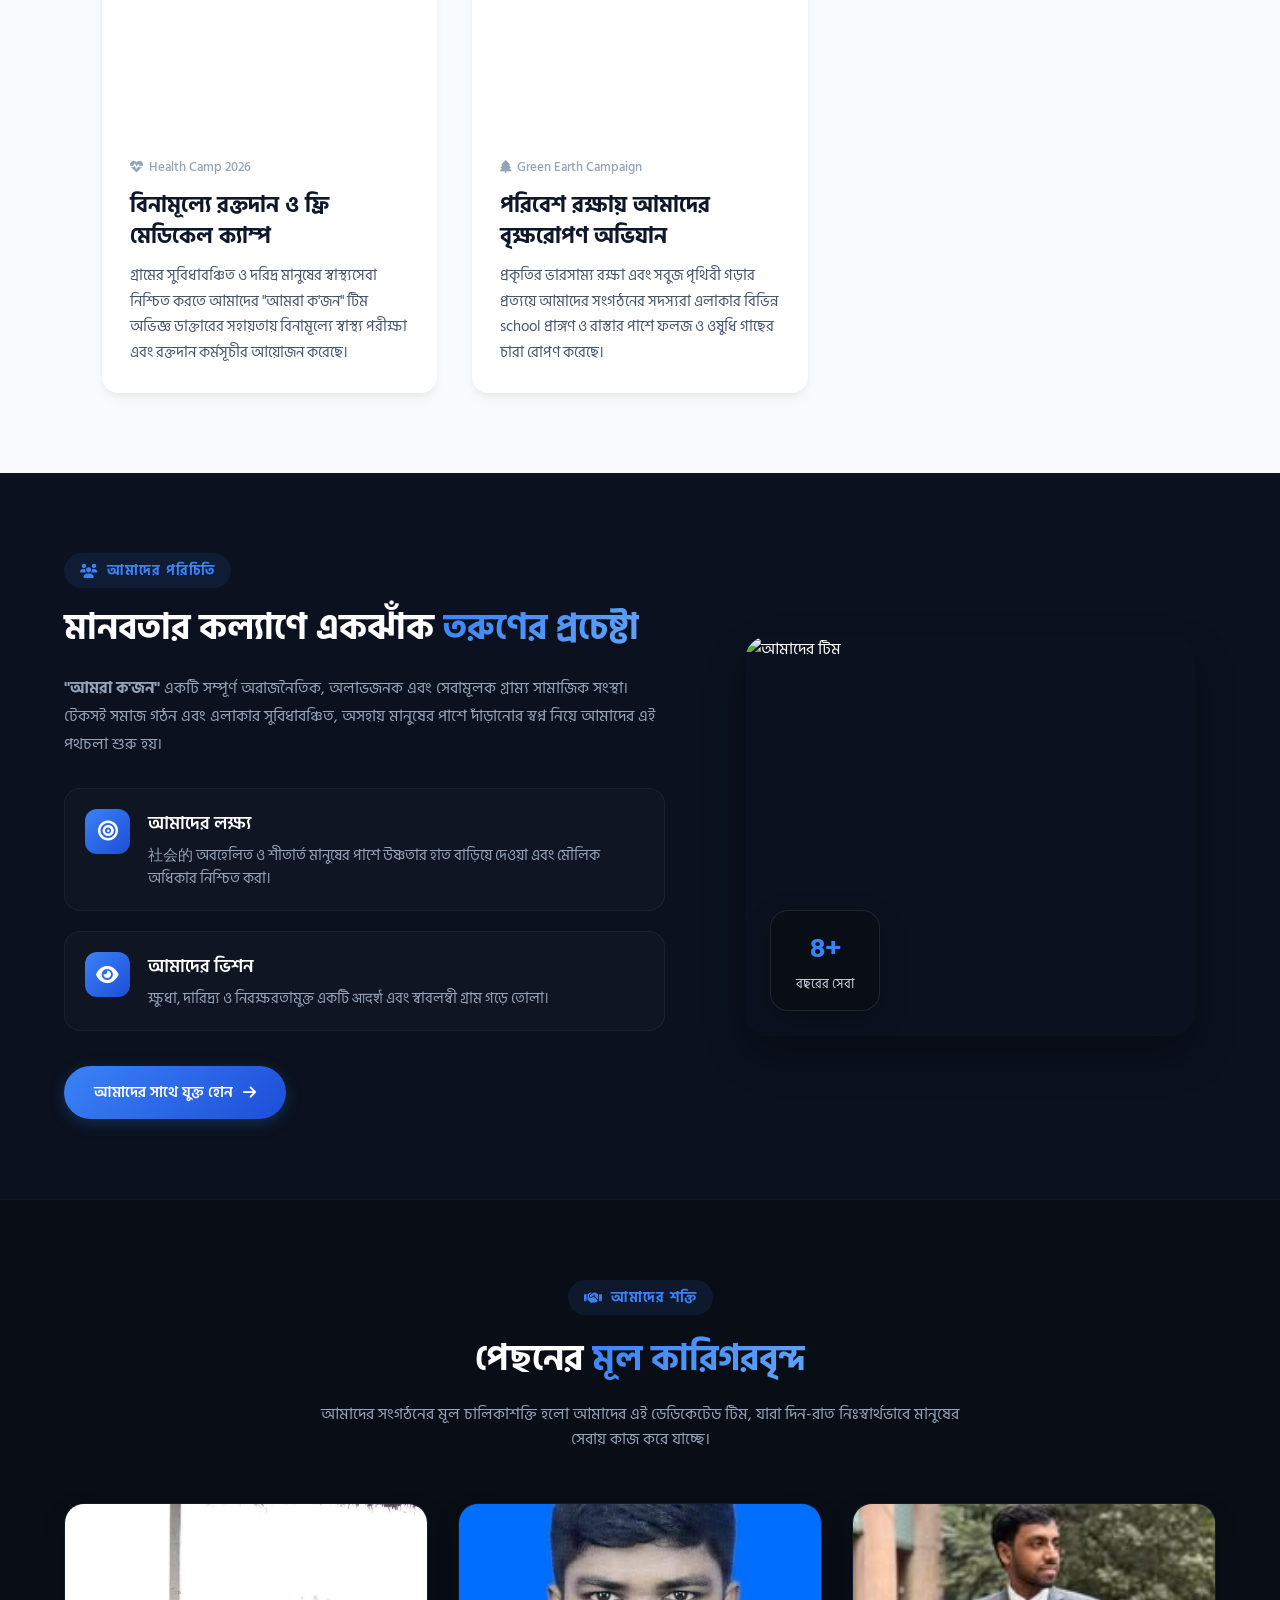
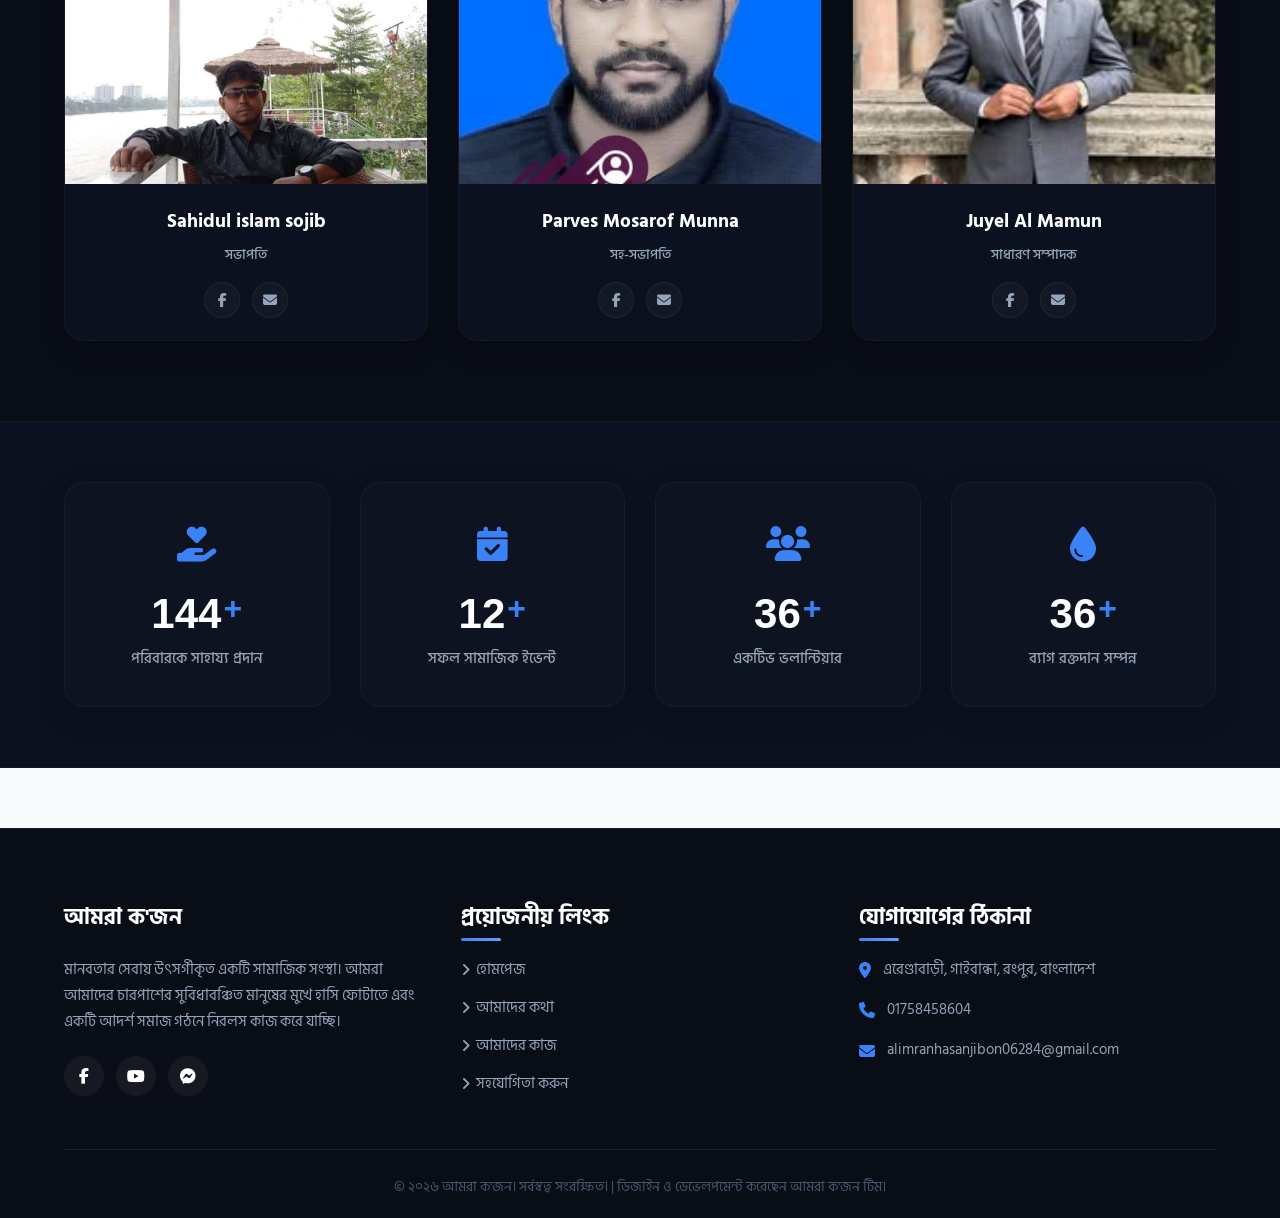
==== commit ab8c782e: "Update index.html" ====
--- a/index.html
+++ b/index.html
@@ -7,6 +7,7 @@
     <link href="https://fonts.googleapis.com/css2?family=Hind+Siliguri:wght@400;600;700&display=swap" rel="stylesheet">
     <link rel="stylesheet" href="https://cdnjs.cloudflare.com/ajax/libs/font-awesome/6.4.0/css/all.min.css">
     <link rel="stylesheet" href="index.css">
+    <meta name="google-site-verification" content="cKv-R-hQEH6-Sinasj768YMmDCJLSXZ8OWNuvwW0fJ8" />
 </head>
 <body>
 
@@ -392,4 +393,4 @@
     }
     </script>
 </body>
-</html>+</html>
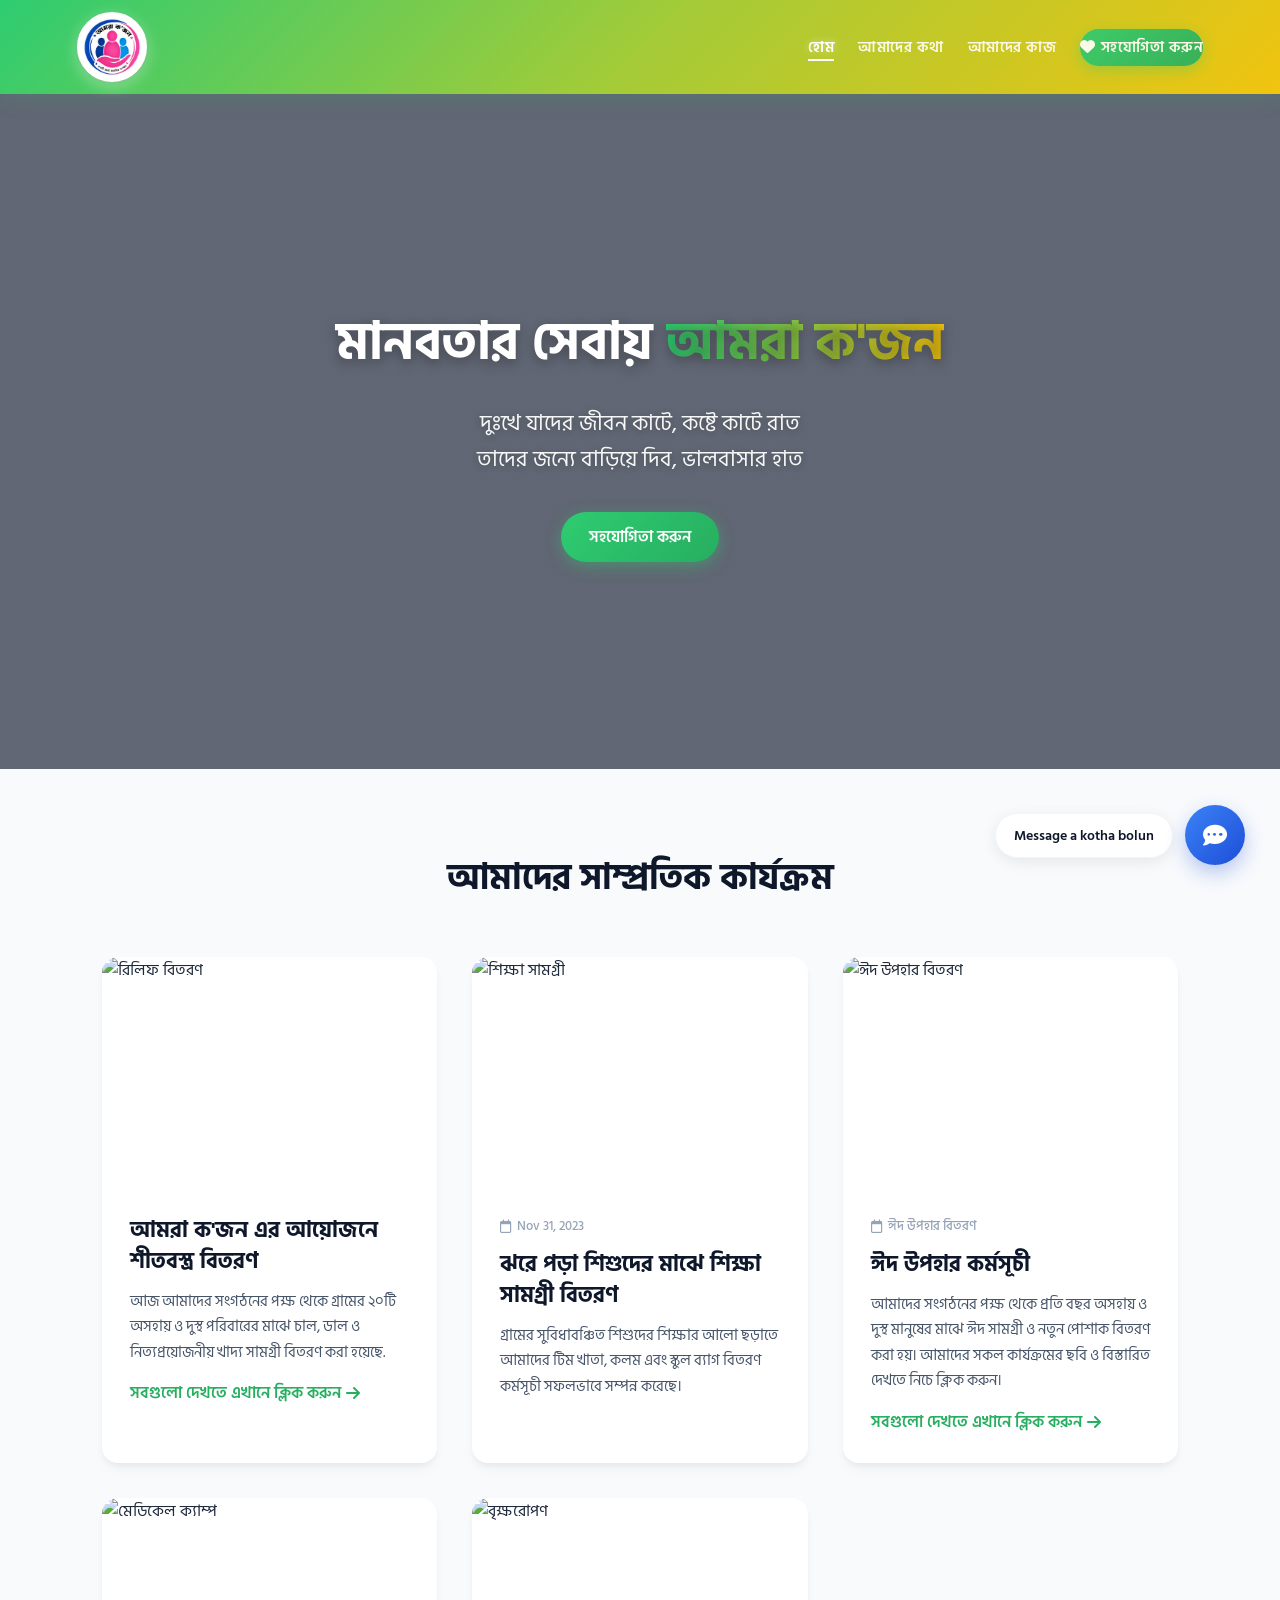
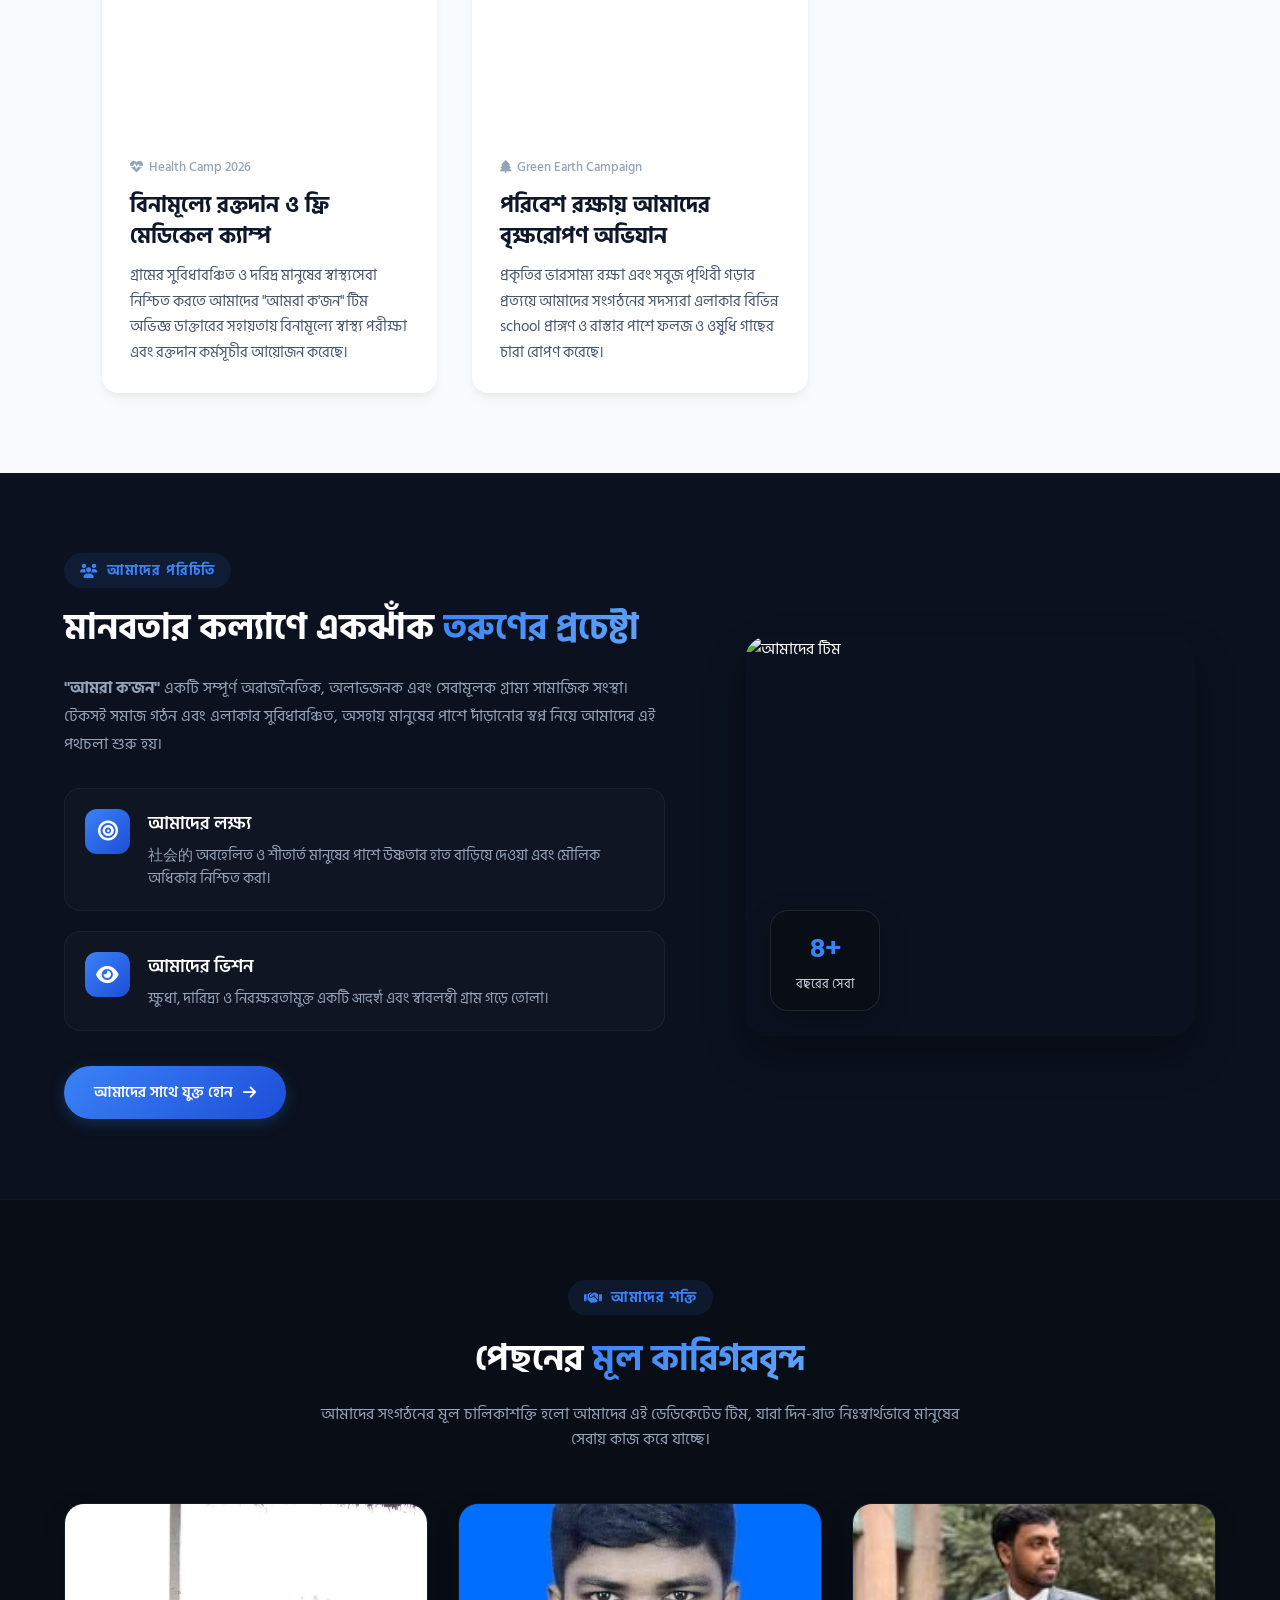
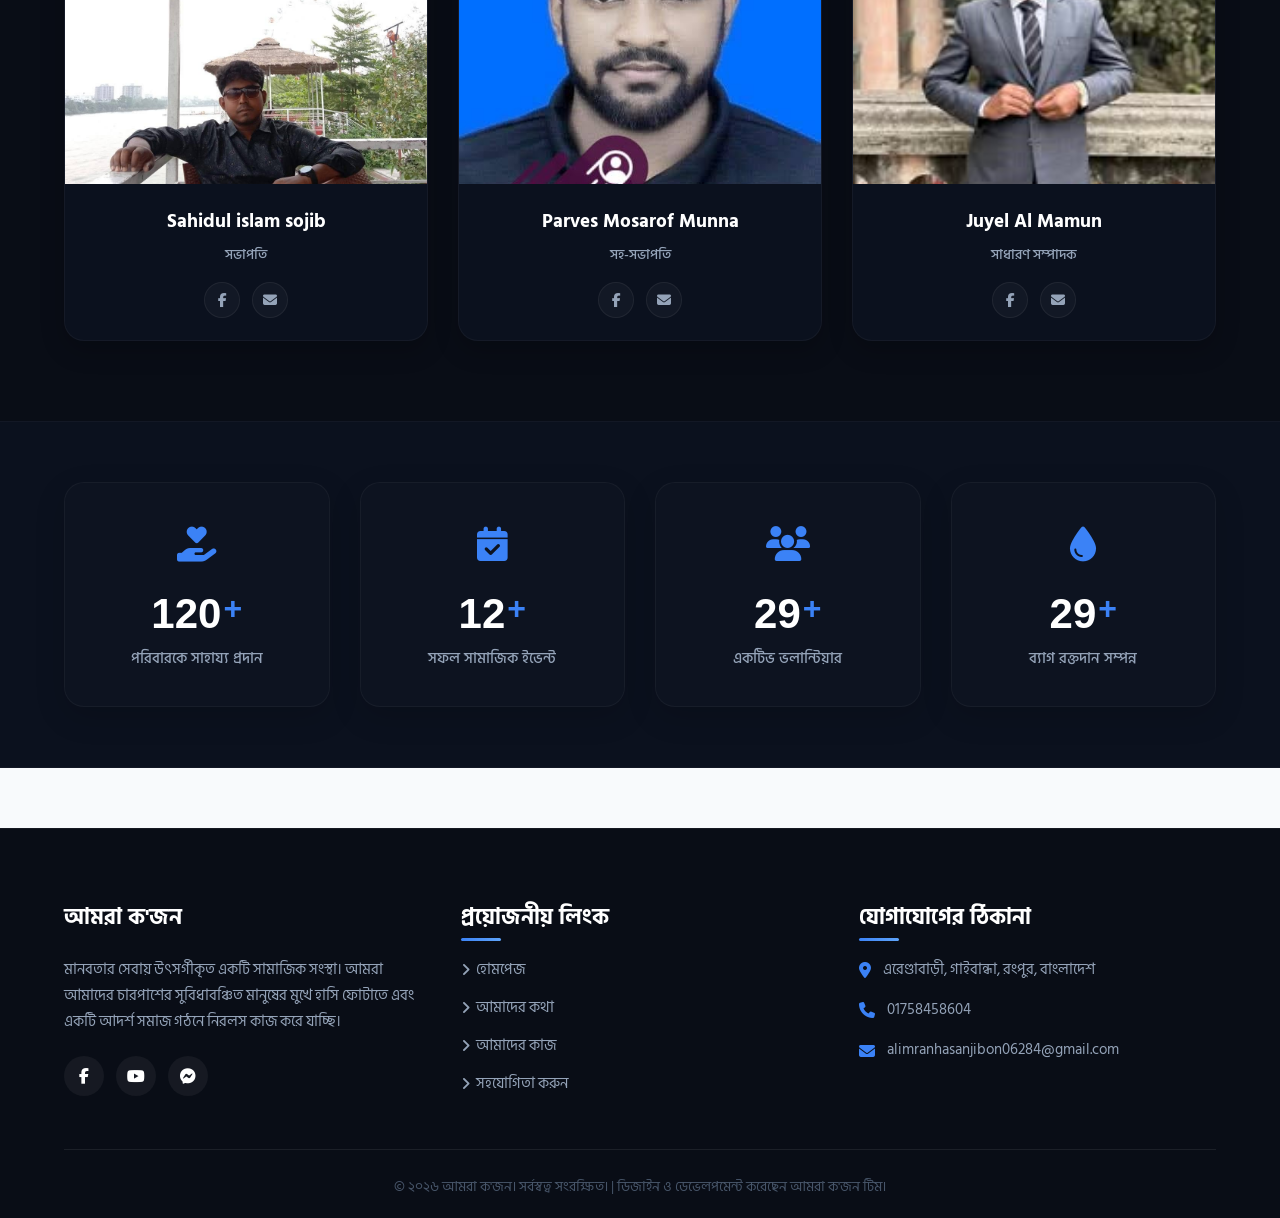
==== commit 3202e937: "Update index.html" ====
--- a/index.html
+++ b/index.html
@@ -8,6 +8,7 @@
     <link rel="stylesheet" href="https://cdnjs.cloudflare.com/ajax/libs/font-awesome/6.4.0/css/all.min.css">
     <link rel="stylesheet" href="index.css">
     <meta name="google-site-verification" content="cKv-R-hQEH6-Sinasj768YMmDCJLSXZ8OWNuvwW0fJ8" />
+    <meta name="google-site-verification" content="ULNUA26J1AKcCwpuHglBDxsxEi1kc3U_Y4UYx2RDgac" />
 </head>
 <body>
 
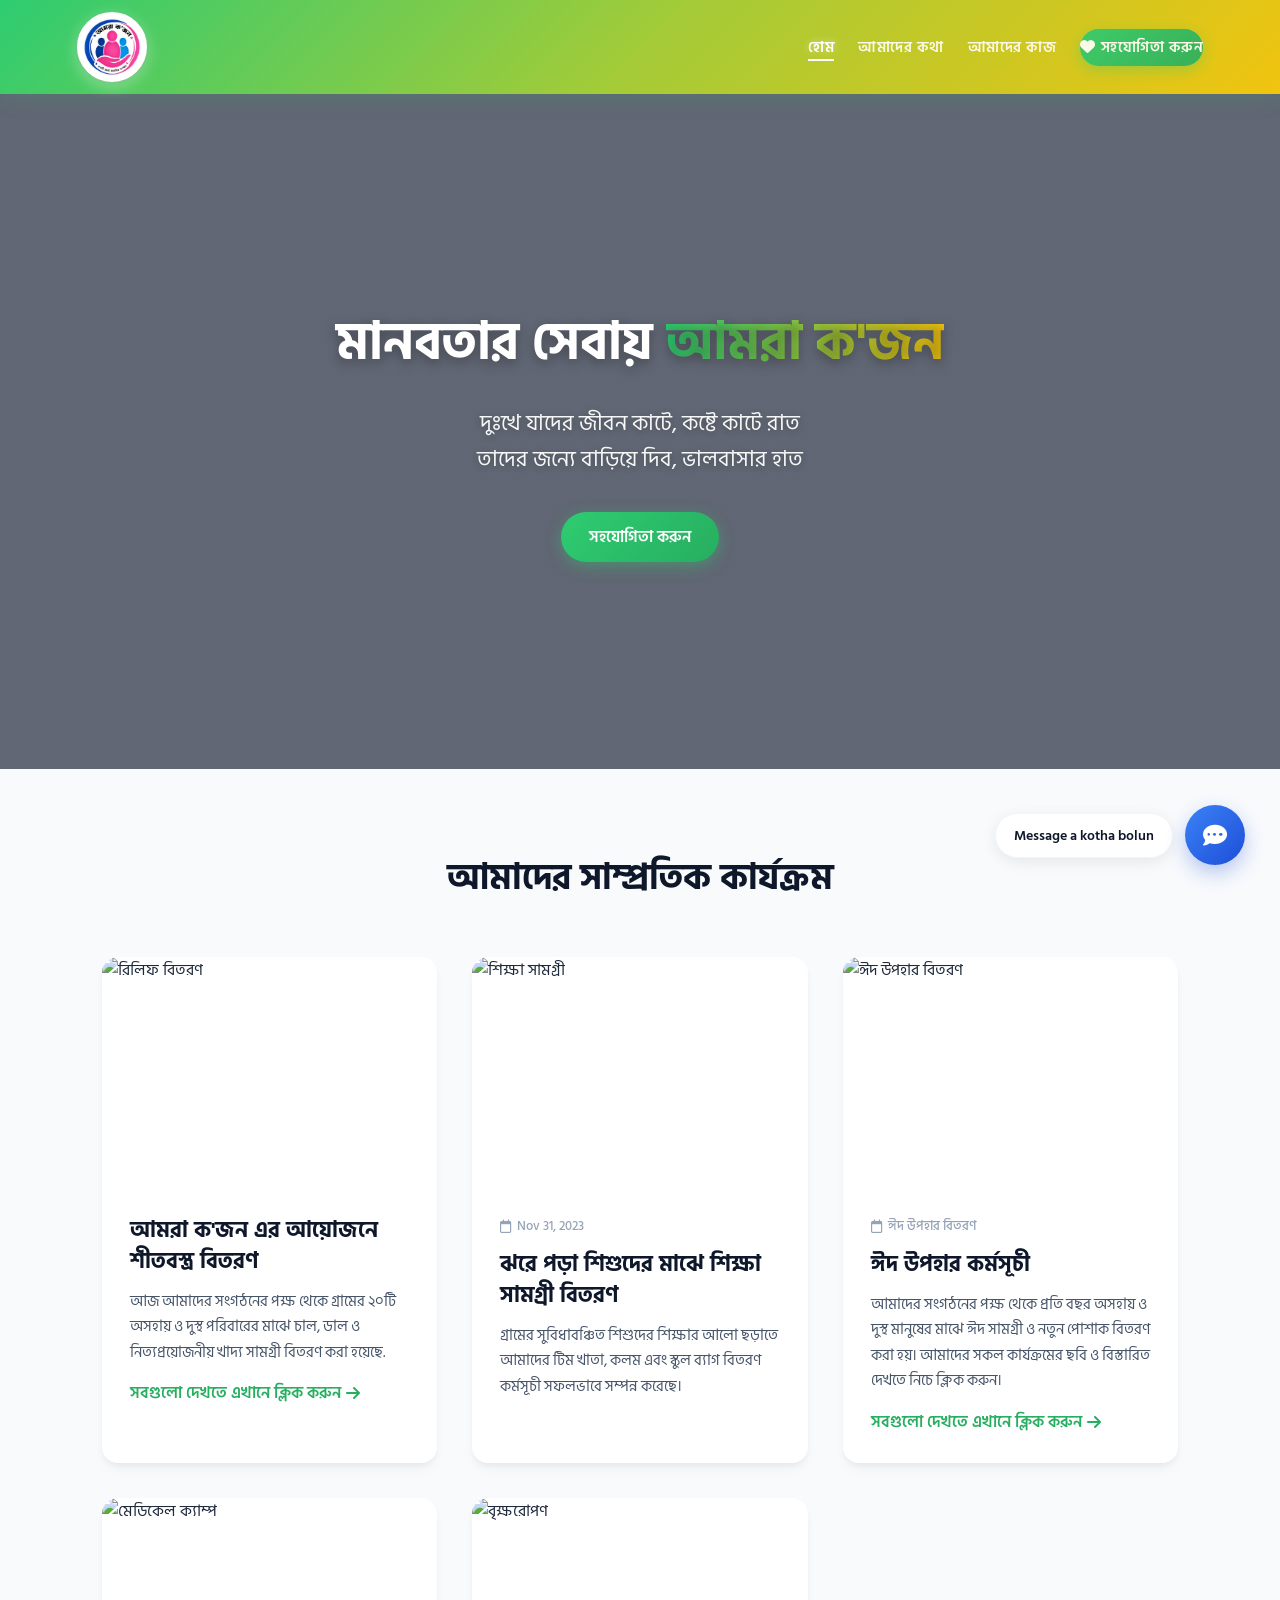
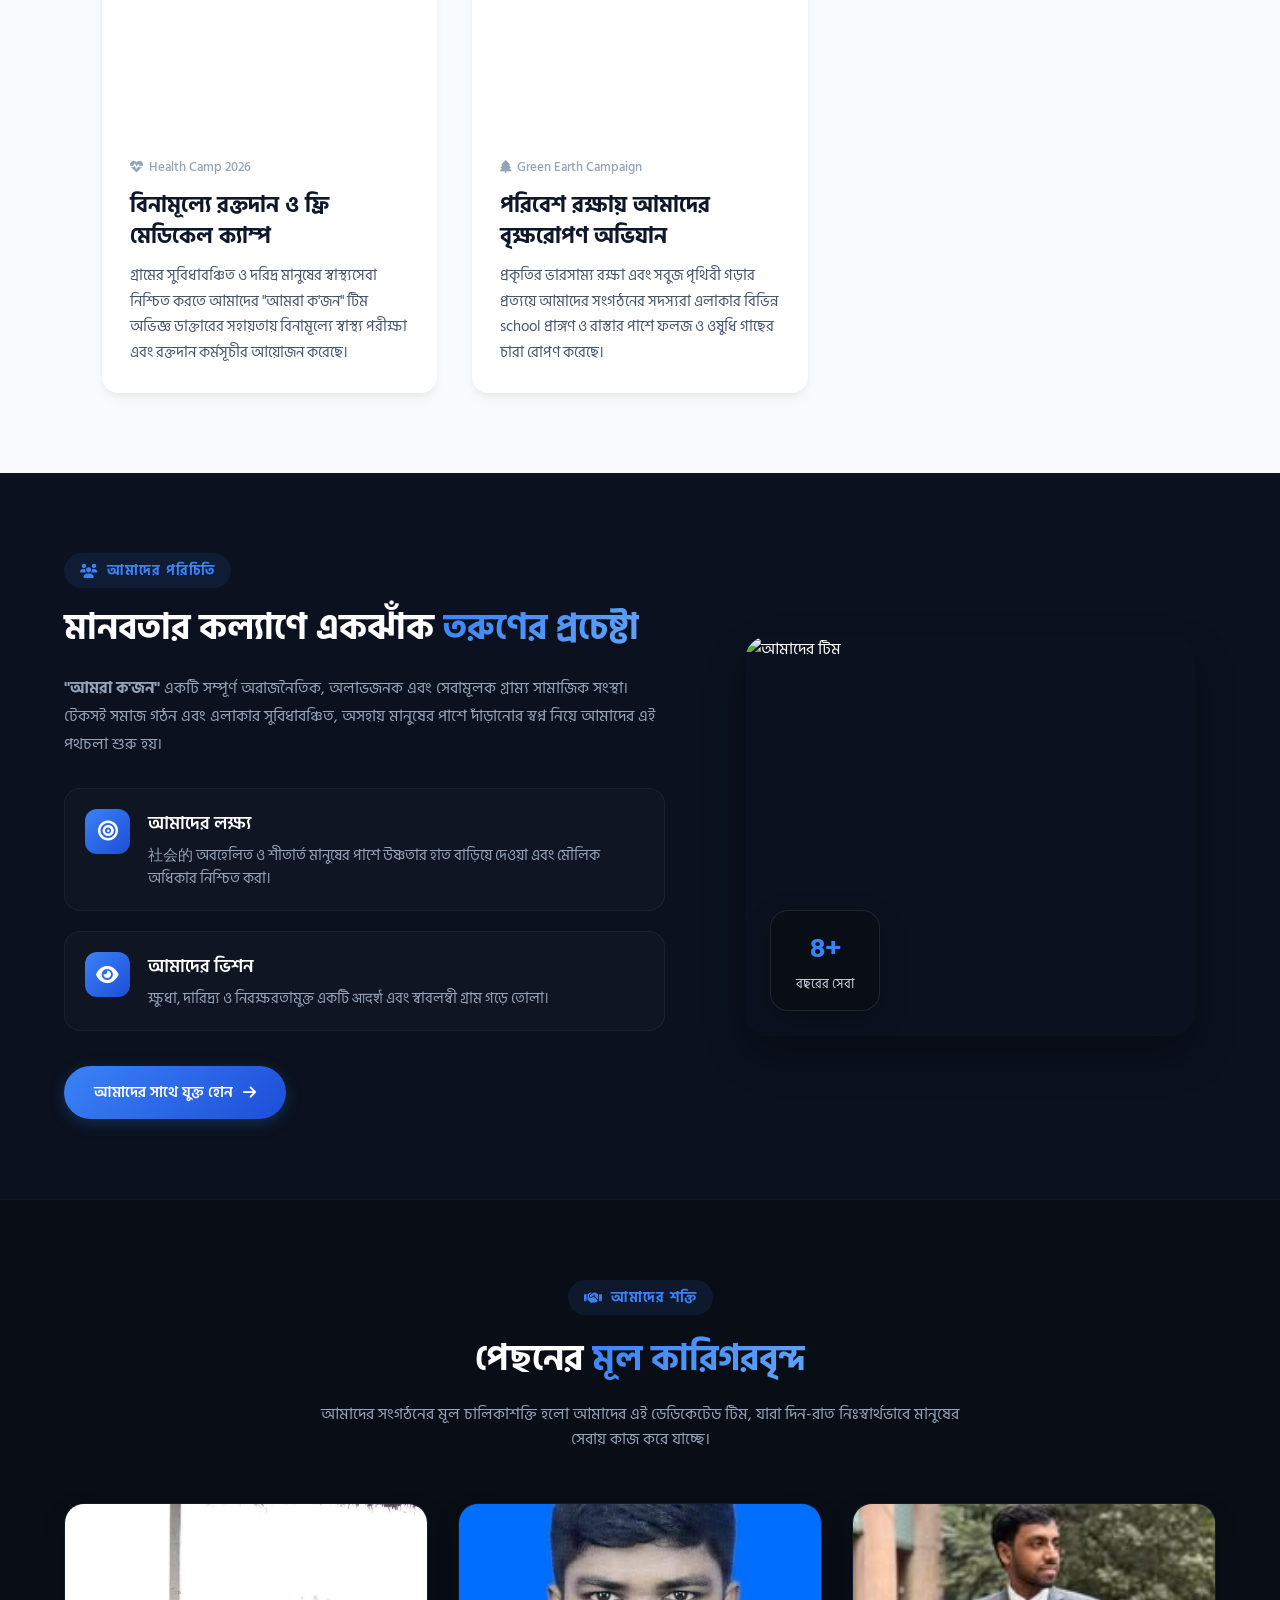
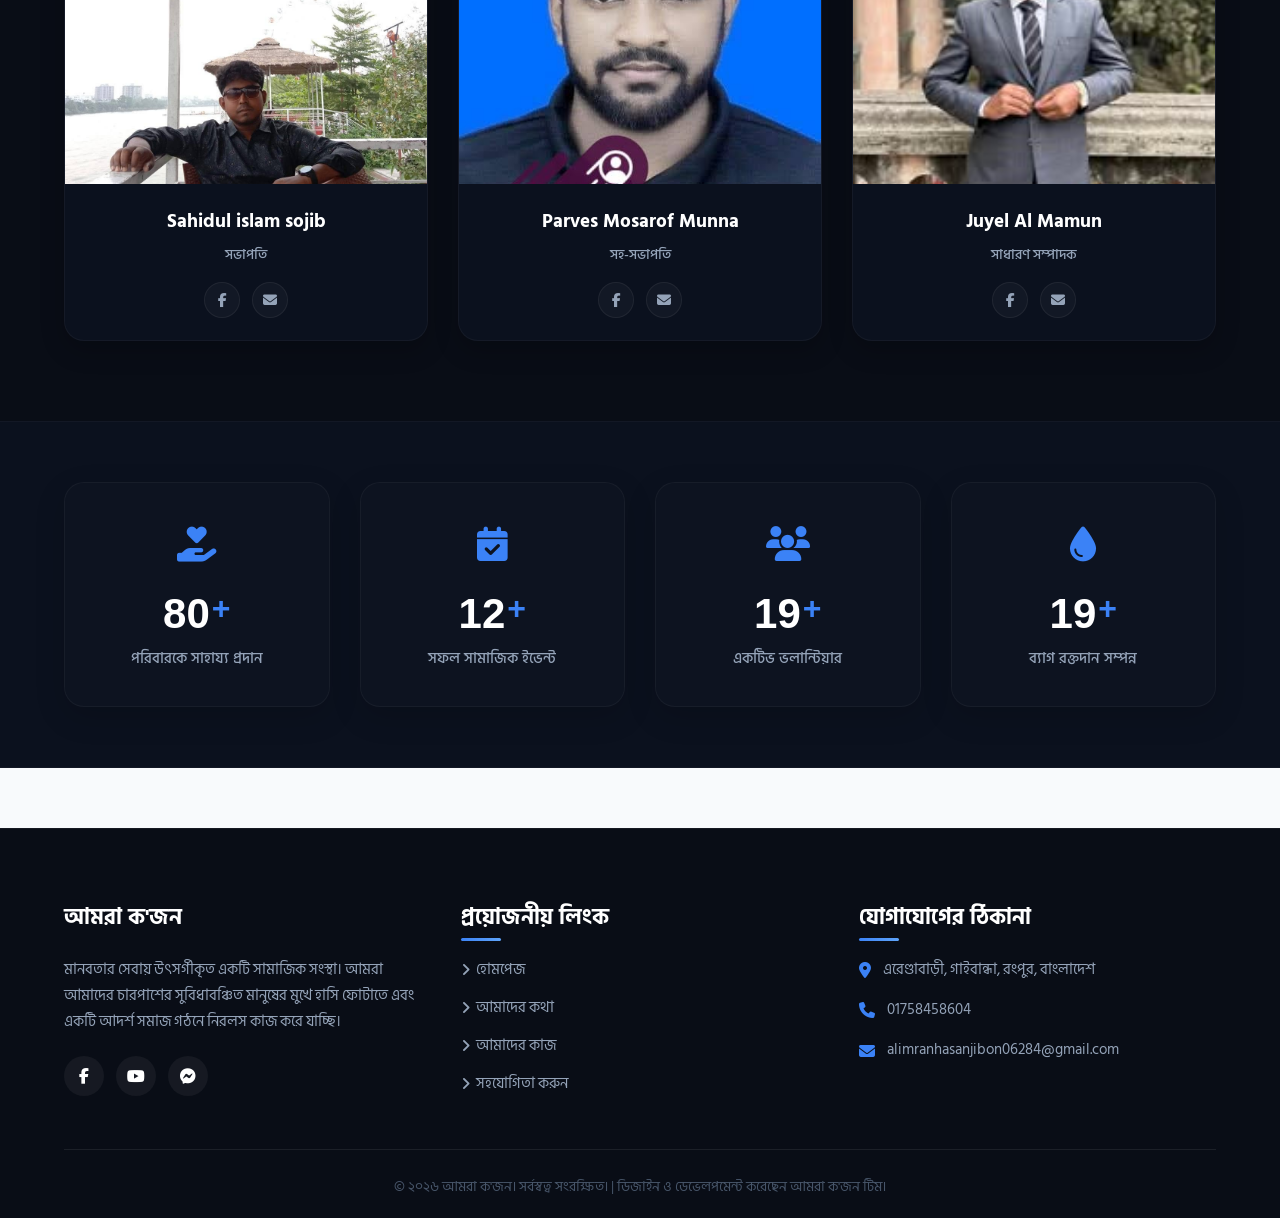
==== commit bd7abb11: "Update index.html" ====
--- a/index.html
+++ b/index.html
@@ -3,7 +3,8 @@
 <head>
     <meta charset="UTF-8">
     <meta name="viewport" content="width=device-width, initial-scale=1.0">
-    <title>আমরা ক'জন - একটি গ্রাম্য সামাজিক সংস্থা</title>
+    <link rel="icon" type="image/png" href="favicon.png">
+    <title>আমরা ক'জন | Amra-k-jon</title> 
     <link href="https://fonts.googleapis.com/css2?family=Hind+Siliguri:wght@400;600;700&display=swap" rel="stylesheet">
     <link rel="stylesheet" href="https://cdnjs.cloudflare.com/ajax/libs/font-awesome/6.4.0/css/all.min.css">
     <link rel="stylesheet" href="index.css">
